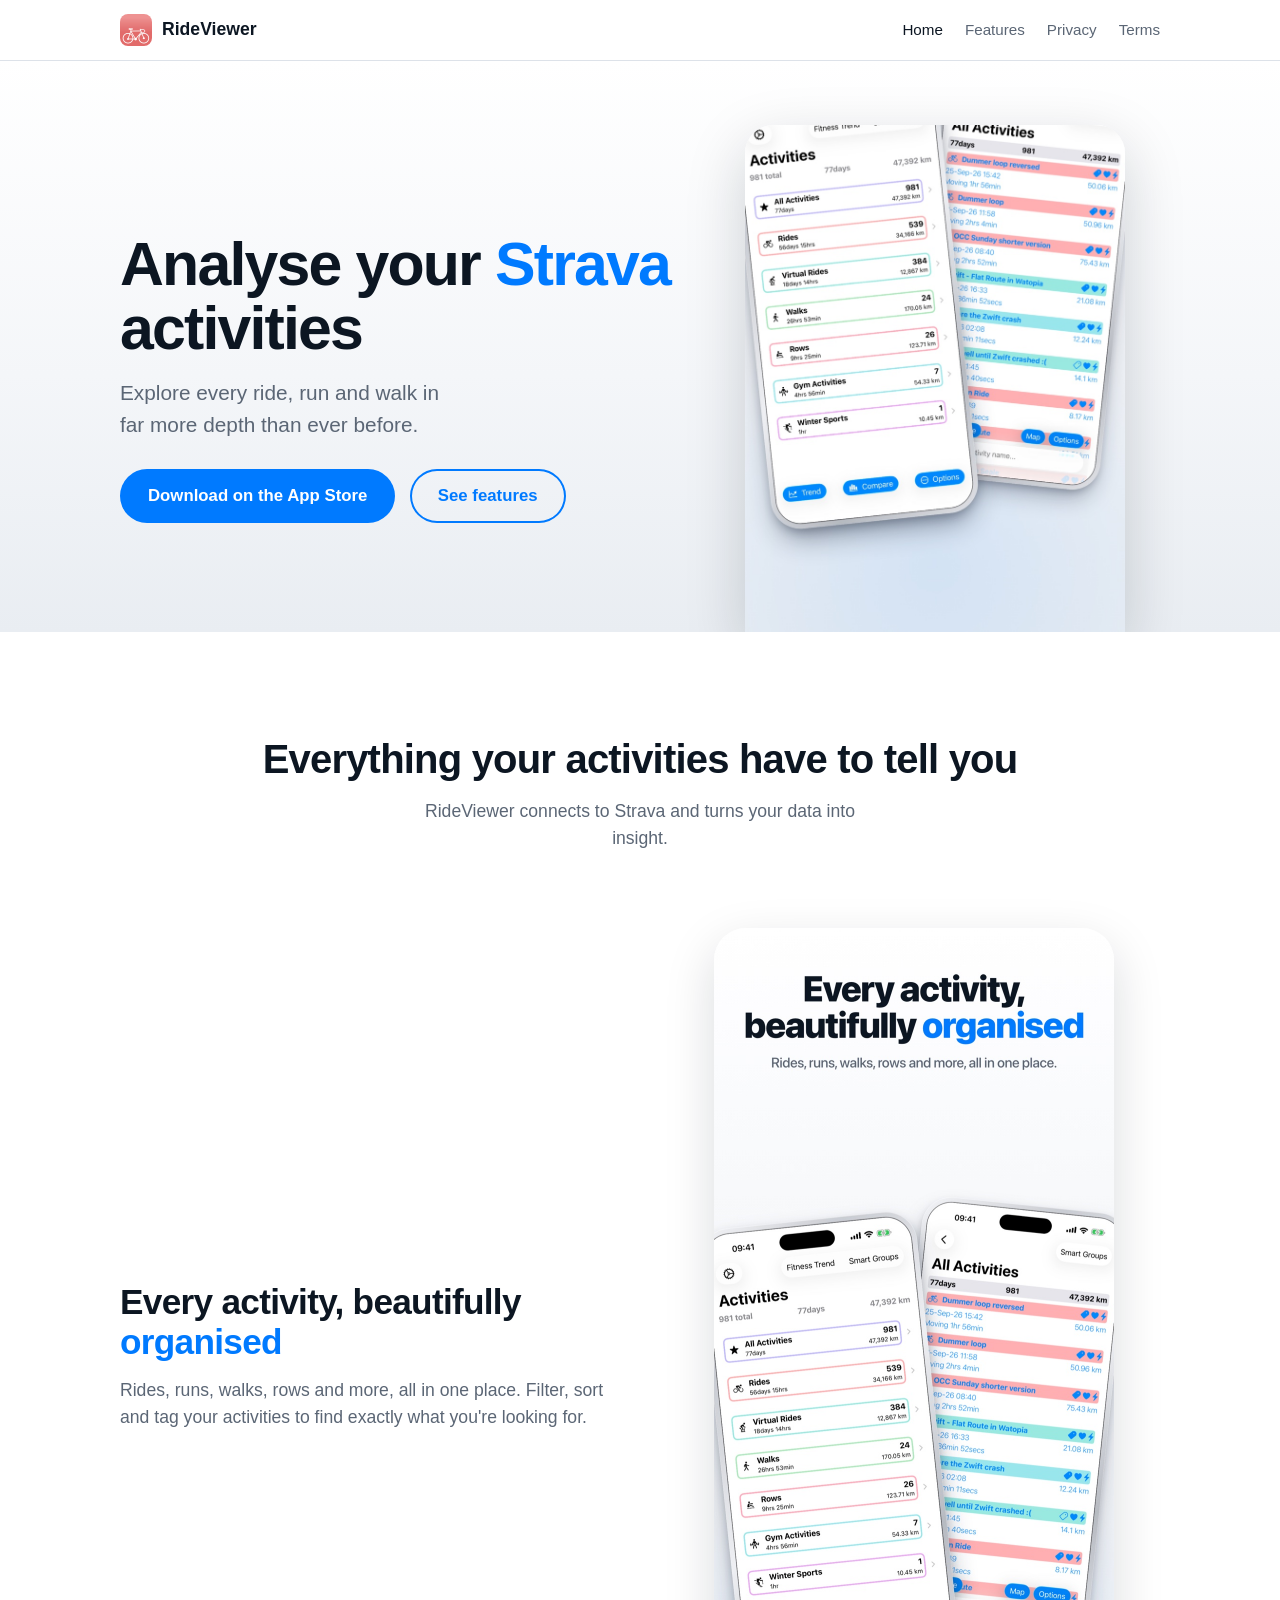
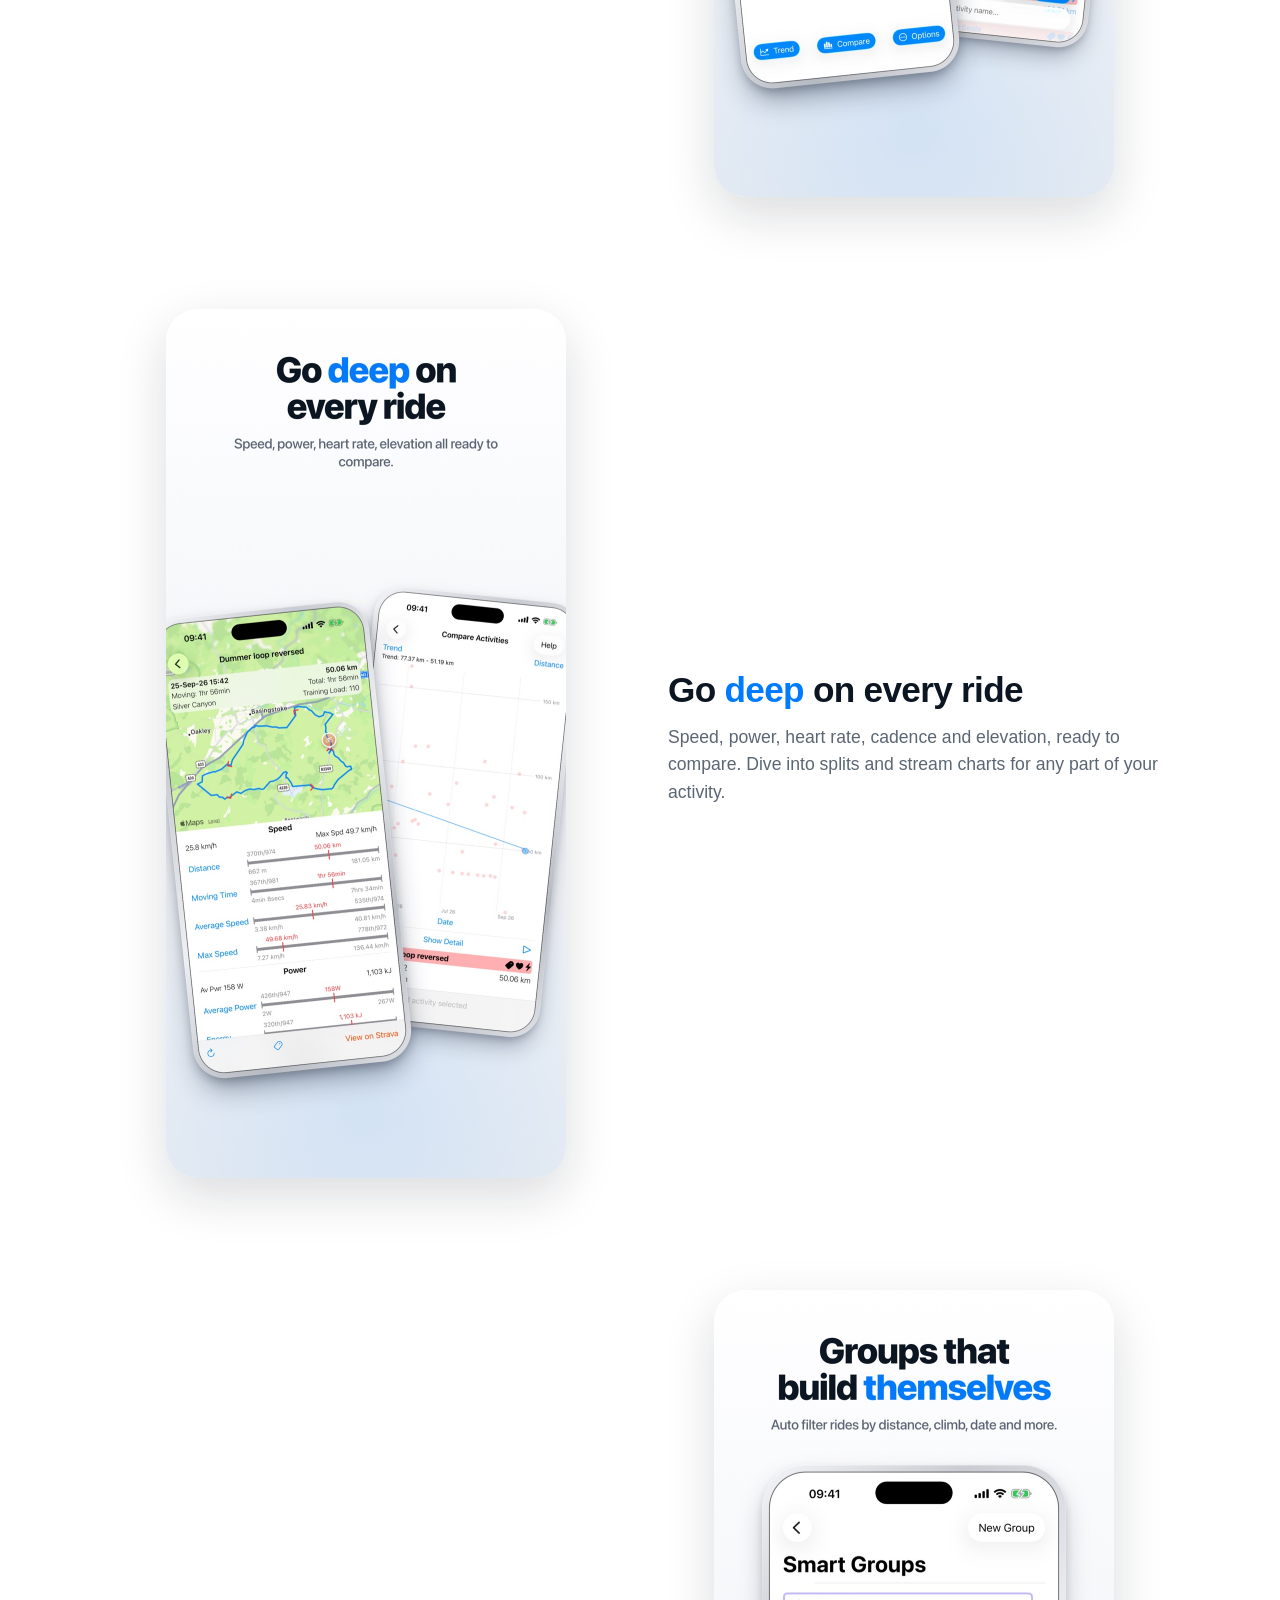
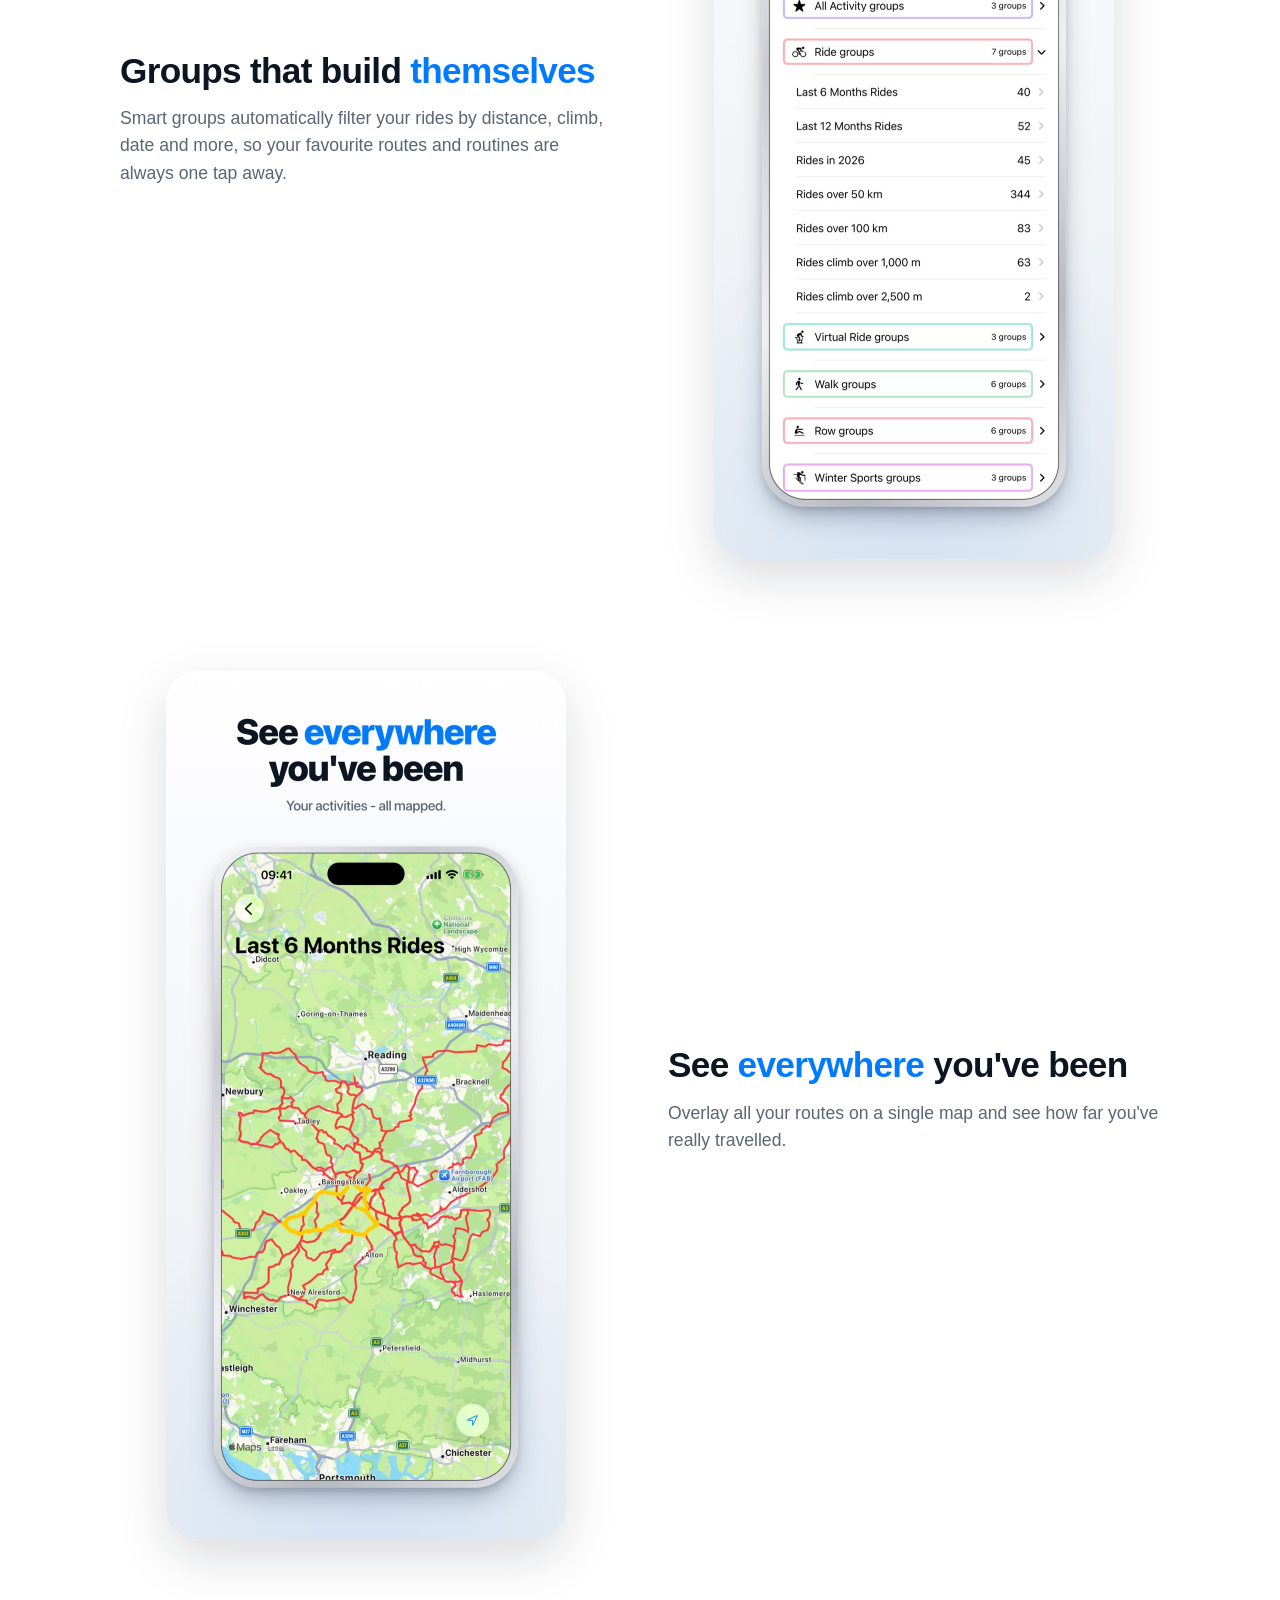
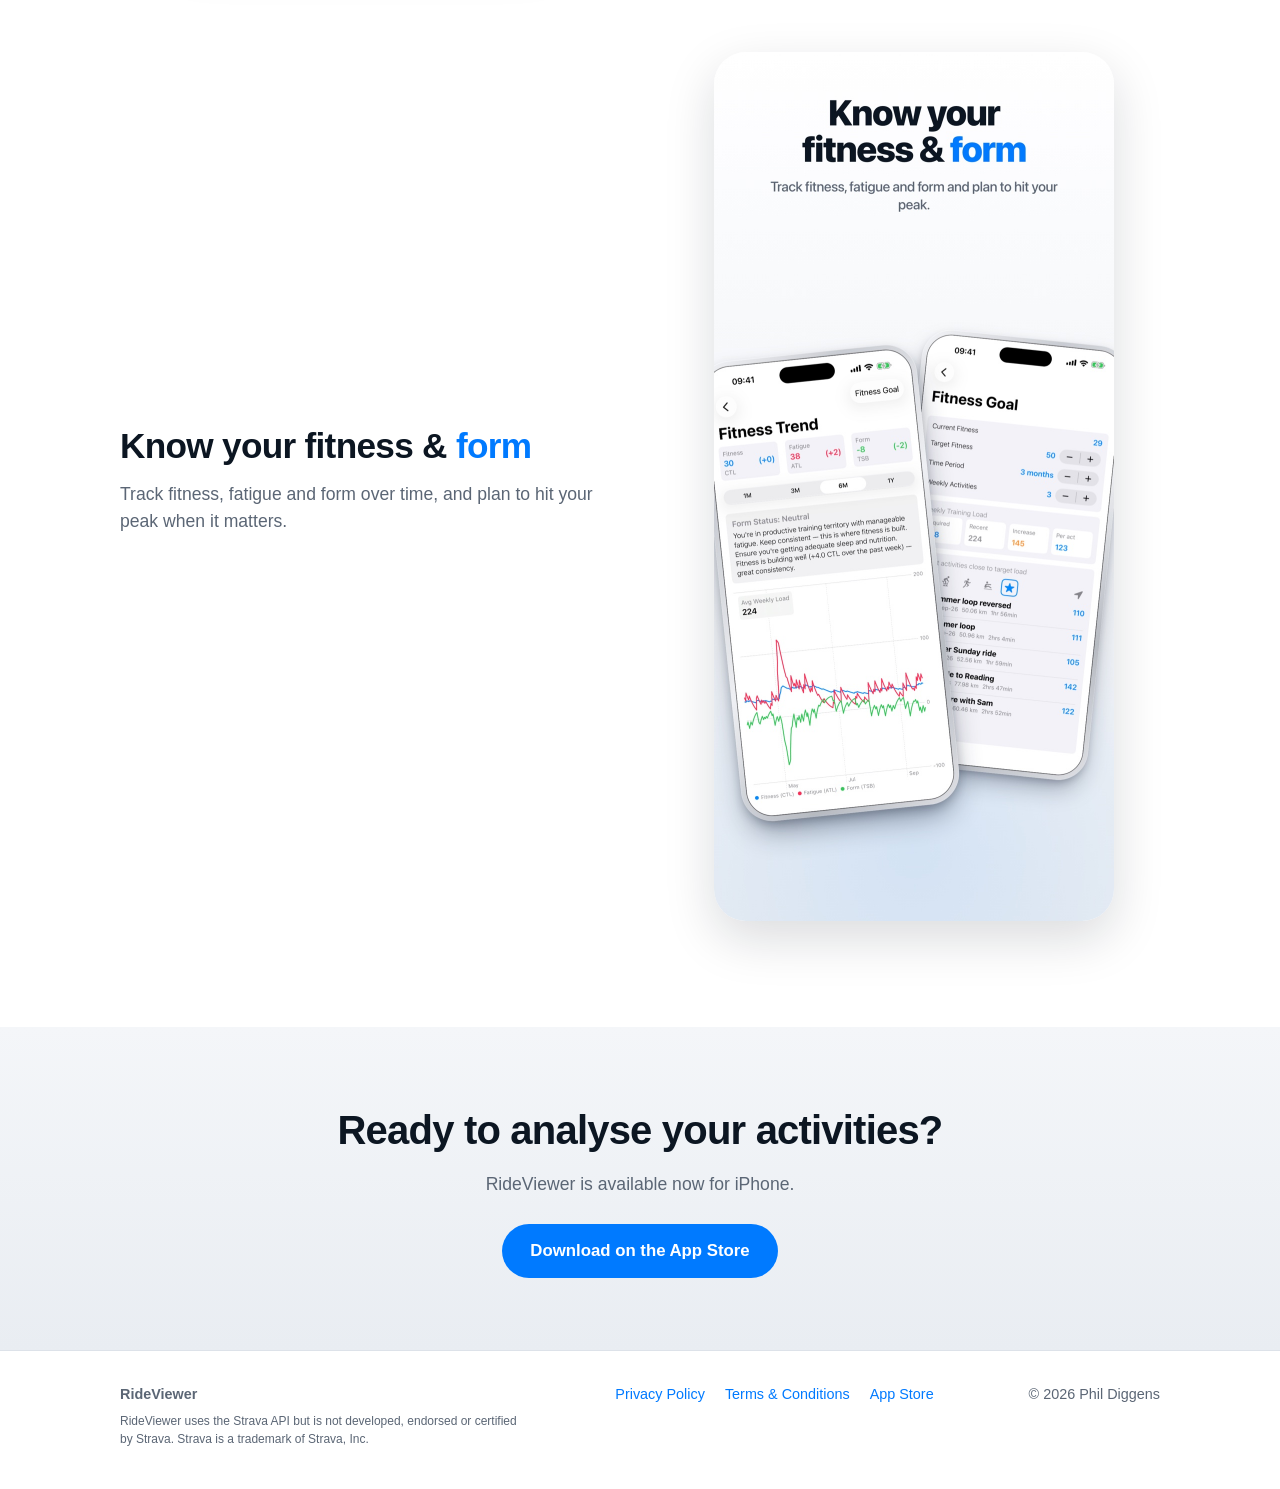
==== index.html @ 5ed8463c "Initial RideViewer website" ====
<!doctype html>
<html lang="en-GB">
<head>
<meta charset="utf-8">
<meta name="viewport" content="width=device-width,initial-scale=1">
<title>RideViewer – Analyse your Strava activities</title>
<meta name="description" content="RideViewer is an iPhone app that helps you analyse your Strava activities: smart groups, deep activity detail, route maps and fitness trends.">
<link rel="icon" type="image/png" href="images/favicon.png">
<link rel="apple-touch-icon" href="images/apple-touch-icon.png">
<meta name="apple-itunes-app" content="app-id=1537417711">
<meta property="og:title" content="RideViewer – Analyse your Strava activities">
<meta property="og:description" content="RideViewer is an iPhone app that helps you analyse your Strava activities: smart groups, deep activity detail, route maps and fitness trends.">
<meta property="og:image" content="images/1-main-menu.jpg">
<link rel="stylesheet" href="style.css">
</head>
<body>
<header class="site"><div class="wrap">
  <a class="brand" href="index.html"><img src="images/icon.png" alt="" width="32" height="32">RideViewer</a>
  <nav aria-label="Main"><ul>
    <li><a href="index.html" aria-current="page">Home</a></li>
    <li><a href="index.html#features">Features</a></li>
    <li><a href="privacy.html">Privacy</a></li>
    <li><a href="terms.html">Terms</a></li>
  </ul></nav>
</div></header>
<main>
<section class="hero"><div class="wrap">
  <div>
    <h1>Analyse your <span>Strava</span> activities</h1>
    <p class="lead">Explore every ride, run and walk in far more depth than ever before.</p>
    <a class="btn" href="https://apps.apple.com/gb/app/rideviewer/id1537417711">Download on the App Store</a>
    <a class="btn ghost" href="#features">See features</a>
  </div>
  <div class="shot"><img src="images/1-main-menu.jpg" alt="RideViewer activity list showing rides, virtual rides, walks and rows" width="800" height="1738"></div>
</div></section>

<section class="features" id="features"><div class="wrap">
  <h2 class="title">Everything your activities have to tell you</h2>
  <p class="sub">RideViewer connects to Strava and turns your data into insight.</p>

  <div class="feature"><div class="copy">
    <h3>Every activity, beautifully <span class="accent">organised</span></h3>
    <p>Rides, runs, walks, rows and more, all in one place. Filter, sort and tag your activities to find exactly what you're looking for.</p>
  </div><img src="images/1-main-menu.jpg" alt="Main menu with activity types and totals" loading="lazy" width="800" height="1738"></div>

  <div class="feature"><div class="copy">
    <h3>Go <span class="accent">deep</span> on every ride</h3>
    <p>Speed, power, heart rate, cadence and elevation, ready to compare. Dive into splits and stream charts for any part of your activity.</p>
  </div><img src="images/2-activity-detail.jpg" alt="Activity detail with splits and stream charts" loading="lazy" width="800" height="1738"></div>

  <div class="feature"><div class="copy">
    <h3>Groups that build <span class="accent">themselves</span></h3>
    <p>Smart groups automatically filter your rides by distance, climb, date and more, so your favourite routes and routines are always one tap away.</p>
  </div><img src="images/3-smart-groups.jpg" alt="Smart filter groups" loading="lazy" width="800" height="1738"></div>

  <div class="feature"><div class="copy">
    <h3>See <span class="accent">everywhere</span> you've been</h3>
    <p>Overlay all your routes on a single map and see how far you've really travelled.</p>
  </div><img src="images/4-map.jpg" alt="Map of six months of rides" loading="lazy" width="800" height="1738"></div>

  <div class="feature"><div class="copy">
    <h3>Know your fitness &amp; <span class="accent">form</span></h3>
    <p>Track fitness, fatigue and form over time, and plan to hit your peak when it matters.</p>
  </div><img src="images/5-fitness-trend.jpg" alt="Fitness, fatigue and form trend chart" loading="lazy" width="800" height="1738"></div>
</div></section>

<section class="cta"><div class="wrap">
  <h2>Ready to analyse your activities?</h2>
  <p>RideViewer is available now for iPhone.</p>
  <a class="btn" href="https://apps.apple.com/gb/app/rideviewer/id1537417711">Download on the App Store</a>
</div></section>
</main>
<footer class="site"><div class="wrap">
  <div><strong>RideViewer</strong><small>RideViewer uses the Strava API but is not developed, endorsed or certified by Strava. Strava is a trademark of Strava, Inc.</small></div>
  <ul><li><a href="privacy.html">Privacy Policy</a></li><li><a href="terms.html">Terms &amp; Conditions</a></li><li><a href="https://apps.apple.com/gb/app/rideviewer/id1537417711">App Store</a></li></ul>
  <div>&copy; <span id="y">2026</span> Phil Diggens</div>
</div></footer>
<script>document.getElementById("y").textContent=new Date().getFullYear()</script>
</body></html>
---- style.css ----
:root{
  --ink:#0c1622; --muted:#5b6675; --accent:#007aff; --accent-dark:#0060d0;
  --bg:#ffffff; --bg-alt:#f4f6f9; --bg-deep:#e9edf2; --line:#dde2e9;
}
*{box-sizing:border-box}
html{scroll-behavior:smooth}
body{margin:0;font-family:-apple-system,BlinkMacSystemFont,"SF Pro Display","Helvetica Neue",Arial,sans-serif;color:var(--ink);background:var(--bg);line-height:1.55;-webkit-font-smoothing:antialiased}
img{height:auto}
a{color:var(--accent);text-decoration:none}
a:hover{text-decoration:underline}
.wrap{max-width:1080px;margin:0 auto;padding:0 20px}

header.site{position:sticky;top:0;z-index:10;background:rgba(255,255,255,.85);backdrop-filter:saturate(180%) blur(14px);-webkit-backdrop-filter:saturate(180%) blur(14px);border-bottom:1px solid var(--line)}
header.site .wrap{display:flex;align-items:center;justify-content:space-between;height:60px}
.brand{display:flex;align-items:center;gap:10px;font-weight:700;font-size:1.1rem;color:var(--ink)}
.brand:hover{text-decoration:none}
.brand img{width:32px;height:32px;border-radius:8px}
nav ul{display:flex;gap:22px;list-style:none;margin:0;padding:0}
nav a{color:var(--muted);font-size:.95rem;font-weight:500}
nav a:hover,nav a[aria-current="page"]{color:var(--ink);text-decoration:none}

.hero{background:linear-gradient(180deg,#fff 0%,var(--bg-alt) 55%,var(--bg-deep) 100%);padding:64px 0 0;overflow:hidden}
.hero .wrap{display:grid;grid-template-columns:1.1fr .9fr;gap:40px;align-items:center}
.hero h1{font-size:clamp(2.4rem,5vw,3.8rem);line-height:1.05;letter-spacing:-.03em;margin:0 0 16px}
.hero h1 span,.accent{color:var(--accent)}
.hero p.lead{font-size:1.3rem;color:var(--muted);margin:0 0 28px;max-width:30ch}
.hero .shot{align-self:end}
.hero .shot img{display:block;width:100%;max-width:380px;aspect-ratio:3/4;object-fit:cover;object-position:bottom;margin:0 auto;border-radius:28px 28px 0 0;box-shadow:0 20px 60px rgba(12,22,34,.18)}
.btn{display:inline-block;background:var(--accent);color:#fff;font-weight:600;padding:14px 28px;border-radius:980px;font-size:1.05rem;transition:background .15s}
.btn:hover{background:var(--accent-dark);text-decoration:none}
.btn.ghost{background:transparent;color:var(--accent);box-shadow:inset 0 0 0 2px var(--accent);margin-left:10px}
.btn.ghost:hover{background:rgba(0,122,255,.08)}

section.features{padding:40px 0 20px}
section h2.title{text-align:center;font-size:clamp(1.8rem,3.5vw,2.5rem);letter-spacing:-.02em;margin:56px 0 8px}
section p.sub{text-align:center;color:var(--muted);margin:0 auto 20px;max-width:46ch;font-size:1.1rem}
.feature{display:grid;grid-template-columns:1fr 1fr;gap:56px;align-items:center;padding:56px 0}
.feature:nth-child(even) .copy{order:2}
.feature img{display:block;width:100%;max-width:400px;margin:0 auto;border-radius:32px;box-shadow:0 18px 50px rgba(12,22,34,.15)}
.feature h3{font-size:clamp(1.6rem,3vw,2.2rem);letter-spacing:-.02em;line-height:1.15;margin:0 0 14px}
.feature p{color:var(--muted);font-size:1.1rem;margin:0 0 12px}
.feature ul{color:var(--muted);padding-left:1.2em;margin:0}
.feature li{margin:4px 0}

.cta{background:linear-gradient(180deg,var(--bg-alt),var(--bg-deep));text-align:center;padding:72px 0;margin-top:30px}
.cta h2{font-size:clamp(1.8rem,3.5vw,2.5rem);letter-spacing:-.02em;margin:0 0 10px}
.cta p{color:var(--muted);font-size:1.1rem;margin:0 0 26px}

main.page{padding:56px 0 80px;max-width:760px}
main.page h1{font-size:2.4rem;letter-spacing:-.02em;margin:0 0 8px}
main.page .note{background:var(--bg-alt);border:1px solid var(--line);border-radius:14px;padding:18px 20px;color:var(--muted)}

footer.site{border-top:1px solid var(--line);background:#fff;padding:32px 0 40px;color:var(--muted);font-size:.9rem}
footer.site .wrap{display:flex;flex-wrap:wrap;gap:12px 28px;justify-content:space-between;align-items:flex-start}
footer.site ul{list-style:none;display:flex;gap:20px;margin:0;padding:0}
footer.site small{display:block;max-width:60ch;margin-top:6px}

@media(max-width:760px){
  .hero{padding-top:40px}
  .hero .wrap{grid-template-columns:1fr;text-align:center}
  .hero p.lead{margin-left:auto;margin-right:auto}
  .btn.ghost{margin:10px 0 0}
  .feature{grid-template-columns:1fr;gap:28px;padding:36px 0;text-align:center}
  .feature:nth-child(even) .copy{order:0}
  .feature ul{text-align:left;display:inline-block}
  nav ul{gap:14px}
}
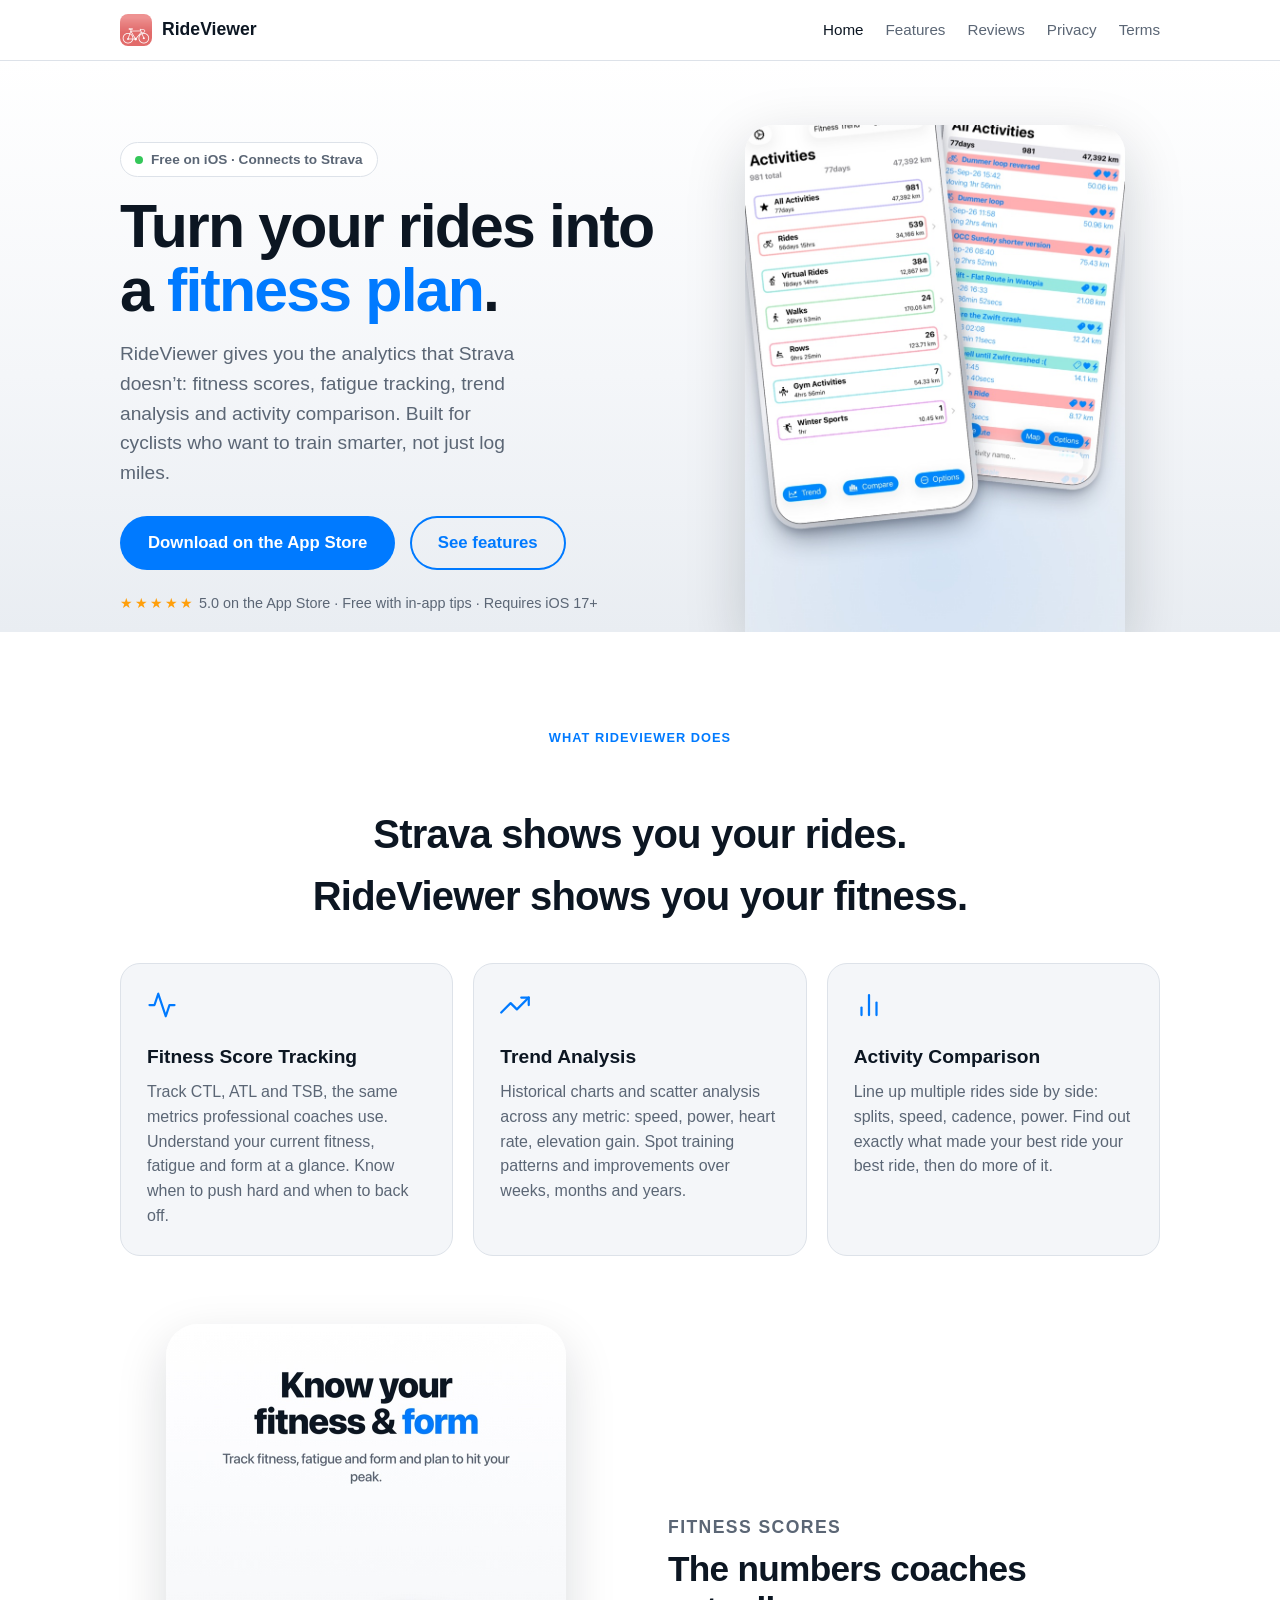
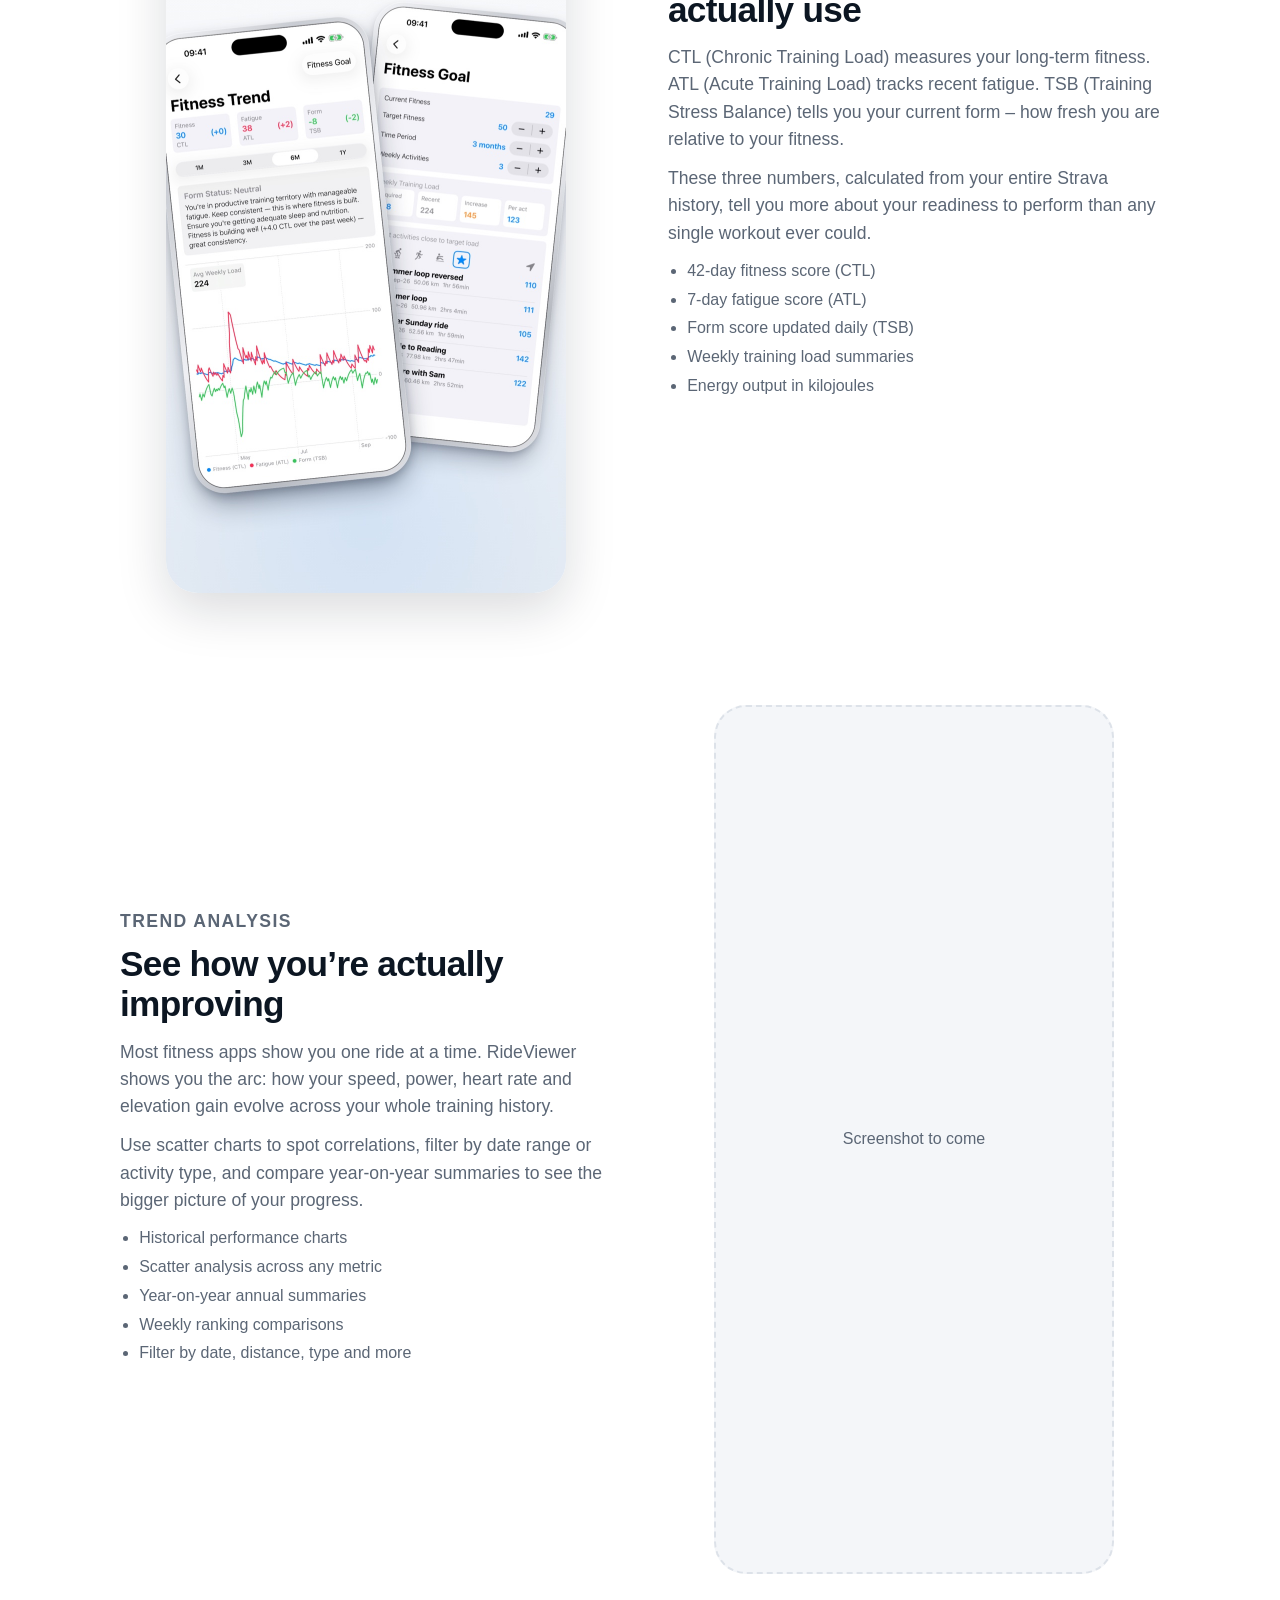
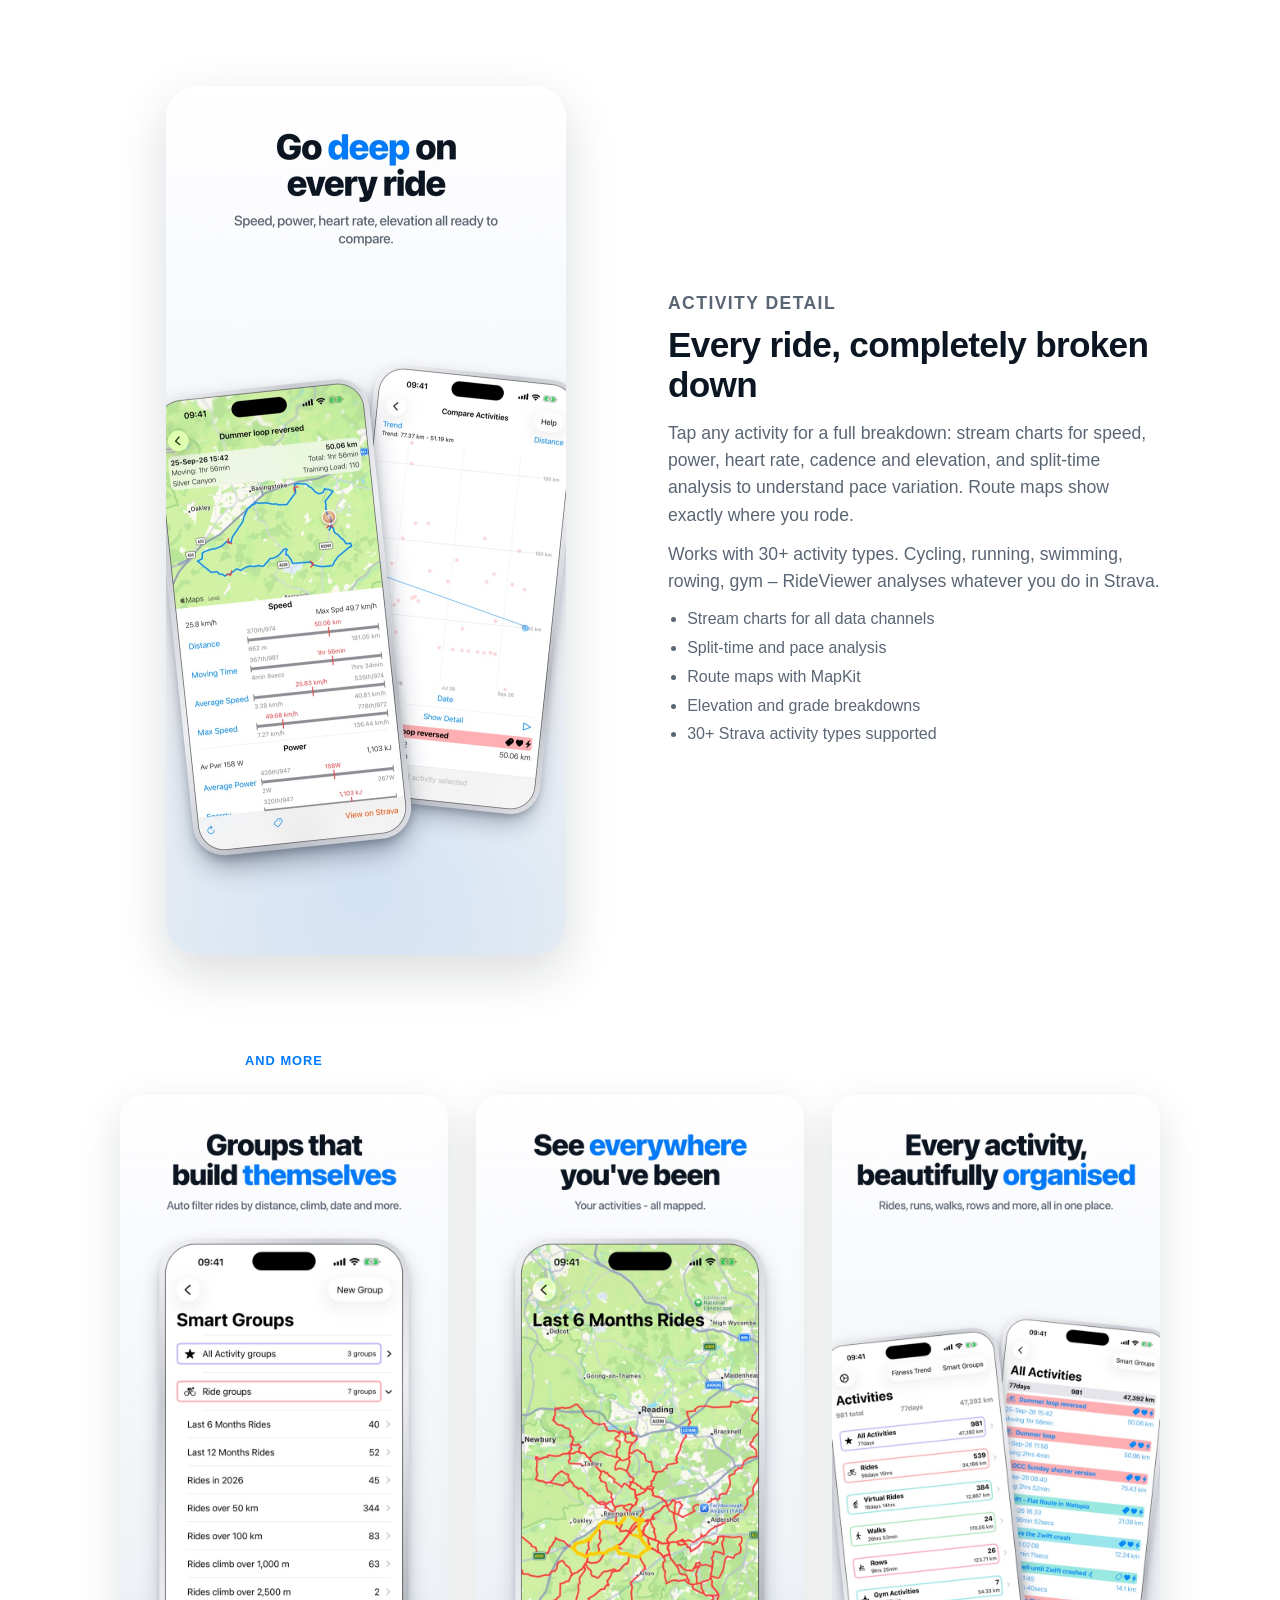
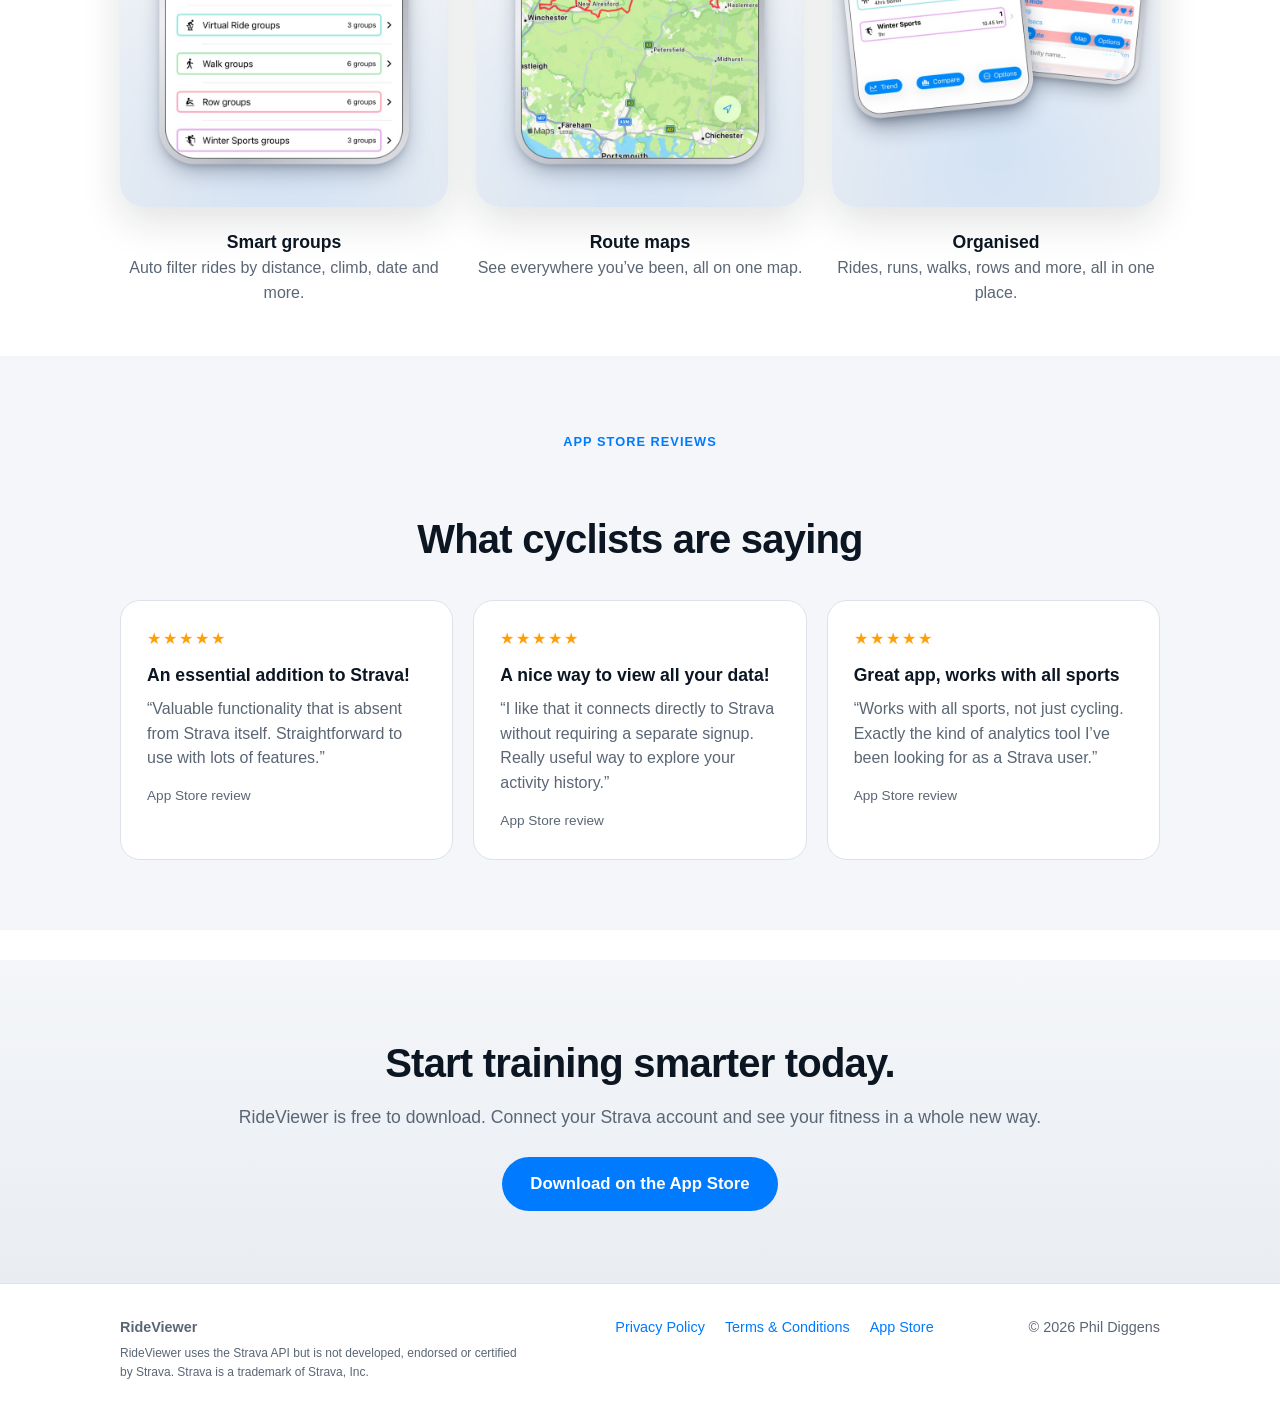
==== commit 6d41cb28: "Bring original site content into new design (screenshots provisional)" ====
--- a/index.html
+++ b/index.html
@@ -3,13 +3,13 @@
 <head>
 <meta charset="utf-8">
 <meta name="viewport" content="width=device-width,initial-scale=1">
-<title>RideViewer – Analyse your Strava activities</title>
-<meta name="description" content="RideViewer is an iPhone app that helps you analyse your Strava activities: smart groups, deep activity detail, route maps and fitness trends.">
+<title>RideViewer – Fitness Analytics for Cyclists</title>
+<meta name="description" content="Connect RideViewer to Strava and unlock deep fitness analytics: fitness, fatigue and form scores, trend analysis and activity comparison. Free on iOS.">
 <link rel="icon" type="image/png" href="images/favicon.png">
 <link rel="apple-touch-icon" href="images/apple-touch-icon.png">
 <meta name="apple-itunes-app" content="app-id=1537417711">
-<meta property="og:title" content="RideViewer – Analyse your Strava activities">
-<meta property="og:description" content="RideViewer is an iPhone app that helps you analyse your Strava activities: smart groups, deep activity detail, route maps and fitness trends.">
+<meta property="og:title" content="RideViewer – Fitness Analytics for Cyclists">
+<meta property="og:description" content="Turn your Strava rides into a fitness plan with CTL, ATL and TSB tracking, trend analysis and activity comparison.">
 <meta property="og:image" content="images/1-main-menu.jpg">
 <link rel="stylesheet" href="style.css">
 </head>
@@ -19,6 +19,7 @@
   <nav aria-label="Main"><ul>
     <li><a href="index.html" aria-current="page">Home</a></li>
     <li><a href="index.html#features">Features</a></li>
+    <li><a href="index.html#reviews">Reviews</a></li>
     <li><a href="privacy.html">Privacy</a></li>
     <li><a href="terms.html">Terms</a></li>
   </ul></nav>
@@ -26,47 +27,100 @@
 <main>
 <section class="hero"><div class="wrap">
   <div>
-    <h1>Analyse your <span>Strava</span> activities</h1>
-    <p class="lead">Explore every ride, run and walk in far more depth than ever before.</p>
+    <p class="badge"><span class="dot"></span>Free on iOS &middot; Connects to Strava</p>
+    <h1>Turn your rides into a <span>fitness plan</span>.</h1>
+    <p class="lead">RideViewer gives you the analytics that Strava doesn&rsquo;t: fitness scores, fatigue tracking, trend analysis and activity comparison. Built for cyclists who want to train smarter, not just log miles.</p>
     <a class="btn" href="https://apps.apple.com/gb/app/rideviewer/id1537417711">Download on the App Store</a>
     <a class="btn ghost" href="#features">See features</a>
+    <p class="meta"><span class="stars" aria-hidden="true">&#9733;&#9733;&#9733;&#9733;&#9733;</span> 5.0 on the App Store &middot; Free with in-app tips &middot; Requires iOS 17+</p>
   </div>
   <div class="shot"><img src="images/1-main-menu.jpg" alt="RideViewer activity list showing rides, virtual rides, walks and rows" width="800" height="1738"></div>
 </div></section>
 
 <section class="features" id="features"><div class="wrap">
-  <h2 class="title">Everything your activities have to tell you</h2>
-  <p class="sub">RideViewer connects to Strava and turns your data into insight.</p>
+  <p class="label">What RideViewer does</p>
+  <h2 class="title">Strava shows you your rides.<br>RideViewer shows you your fitness.</h2>
+  <div class="props">
+    <div class="prop">
+      <svg viewBox="0 0 24 24" fill="none" stroke="currentColor" stroke-width="1.8" stroke-linecap="round" stroke-linejoin="round" aria-hidden="true"><path d="M22 12h-4l-3 9L9 3l-3 9H2"/></svg>
+      <h3>Fitness Score Tracking</h3>
+      <p>Track CTL, ATL and TSB, the same metrics professional coaches use. Understand your current fitness, fatigue and form at a glance. Know when to push hard and when to back off.</p>
+    </div>
+    <div class="prop">
+      <svg viewBox="0 0 24 24" fill="none" stroke="currentColor" stroke-width="1.8" stroke-linecap="round" stroke-linejoin="round" aria-hidden="true"><polyline points="23 6 13.5 15.5 8.5 10.5 1 18"/><polyline points="17 6 23 6 23 12"/></svg>
+      <h3>Trend Analysis</h3>
+      <p>Historical charts and scatter analysis across any metric: speed, power, heart rate, elevation gain. Spot training patterns and improvements over weeks, months and years.</p>
+    </div>
+    <div class="prop">
+      <svg viewBox="0 0 24 24" fill="none" stroke="currentColor" stroke-width="1.8" stroke-linecap="round" stroke-linejoin="round" aria-hidden="true"><line x1="18" y1="20" x2="18" y2="10"/><line x1="12" y1="20" x2="12" y2="4"/><line x1="6" y1="20" x2="6" y2="14"/></svg>
+      <h3>Activity Comparison</h3>
+      <p>Line up multiple rides side by side: splits, speed, cadence, power. Find out exactly what made your best ride your best ride, then do more of it.</p>
+    </div>
+  </div>
 
   <div class="feature"><div class="copy">
-    <h3>Every activity, beautifully <span class="accent">organised</span></h3>
-    <p>Rides, runs, walks, rows and more, all in one place. Filter, sort and tag your activities to find exactly what you're looking for.</p>
-  </div><img src="images/1-main-menu.jpg" alt="Main menu with activity types and totals" loading="lazy" width="800" height="1738"></div>
+    <p class="label">Fitness Scores</p>
+    <h3>The numbers coaches actually use</h3>
+    <p>CTL (Chronic Training Load) measures your long-term fitness. ATL (Acute Training Load) tracks recent fatigue. TSB (Training Stress Balance) tells you your current form &ndash; how fresh you are relative to your fitness.</p>
+    <p>These three numbers, calculated from your entire Strava history, tell you more about your readiness to perform than any single workout ever could.</p>
+    <ul>
+      <li>42-day fitness score (CTL)</li>
+      <li>7-day fatigue score (ATL)</li>
+      <li>Form score updated daily (TSB)</li>
+      <li>Weekly training load summaries</li>
+      <li>Energy output in kilojoules</li>
+    </ul>
+  </div><img src="images/5-fitness-trend.jpg" alt="Fitness, fatigue and form trend chart" loading="lazy" width="800" height="1738"></div>
 
   <div class="feature"><div class="copy">
-    <h3>Go <span class="accent">deep</span> on every ride</h3>
-    <p>Speed, power, heart rate, cadence and elevation, ready to compare. Dive into splits and stream charts for any part of your activity.</p>
+    <p class="label">Trend Analysis</p>
+    <h3>See how you&rsquo;re actually improving</h3>
+    <p>Most fitness apps show you one ride at a time. RideViewer shows you the arc: how your speed, power, heart rate and elevation gain evolve across your whole training history.</p>
+    <p>Use scatter charts to spot correlations, filter by date range or activity type, and compare year-on-year summaries to see the bigger picture of your progress.</p>
+    <ul>
+      <li>Historical performance charts</li>
+      <li>Scatter analysis across any metric</li>
+      <li>Year-on-year annual summaries</li>
+      <li>Weekly ranking comparisons</li>
+      <li>Filter by date, distance, type and more</li>
+    </ul>
+  </div><div class="placeholder" role="img" aria-label="Screenshot to come">Screenshot to come</div></div>
+
+  <div class="feature"><div class="copy">
+    <p class="label">Activity Detail</p>
+    <h3>Every ride, completely broken down</h3>
+    <p>Tap any activity for a full breakdown: stream charts for speed, power, heart rate, cadence and elevation, and split-time analysis to understand pace variation. Route maps show exactly where you rode.</p>
+    <p>Works with 30+ activity types. Cycling, running, swimming, rowing, gym &ndash; RideViewer analyses whatever you do in Strava.</p>
+    <ul>
+      <li>Stream charts for all data channels</li>
+      <li>Split-time and pace analysis</li>
+      <li>Route maps with MapKit</li>
+      <li>Elevation and grade breakdowns</li>
+      <li>30+ Strava activity types supported</li>
+    </ul>
   </div><img src="images/2-activity-detail.jpg" alt="Activity detail with splits and stream charts" loading="lazy" width="800" height="1738"></div>
 
-  <div class="feature"><div class="copy">
-    <h3>Groups that build <span class="accent">themselves</span></h3>
-    <p>Smart groups automatically filter your rides by distance, climb, date and more, so your favourite routes and routines are always one tap away.</p>
-  </div><img src="images/3-smart-groups.jpg" alt="Smart filter groups" loading="lazy" width="800" height="1738"></div>
+  <p class="label more">And more</p>
+  <div class="more">
+    <figure><img src="images/3-smart-groups.jpg" alt="Smart filter groups" loading="lazy" width="800" height="1738"><figcaption><strong>Smart groups</strong>Auto filter rides by distance, climb, date and more.</figcaption></figure>
+    <figure><img src="images/4-map.jpg" alt="Map of six months of rides" loading="lazy" width="800" height="1738"><figcaption><strong>Route maps</strong>See everywhere you&rsquo;ve been, all on one map.</figcaption></figure>
+    <figure><img src="images/1-main-menu.jpg" alt="Main menu with activity types and totals" loading="lazy" width="800" height="1738"><figcaption><strong>Organised</strong>Rides, runs, walks, rows and more, all in one place.</figcaption></figure>
+  </div>
+</div></section>
 
-  <div class="feature"><div class="copy">
-    <h3>See <span class="accent">everywhere</span> you've been</h3>
-    <p>Overlay all your routes on a single map and see how far you've really travelled.</p>
-  </div><img src="images/4-map.jpg" alt="Map of six months of rides" loading="lazy" width="800" height="1738"></div>
-
-  <div class="feature"><div class="copy">
-    <h3>Know your fitness &amp; <span class="accent">form</span></h3>
-    <p>Track fitness, fatigue and form over time, and plan to hit your peak when it matters.</p>
-  </div><img src="images/5-fitness-trend.jpg" alt="Fitness, fatigue and form trend chart" loading="lazy" width="800" height="1738"></div>
+<section class="reviews" id="reviews"><div class="wrap">
+  <p class="label">App Store Reviews</p>
+  <h2 class="title">What cyclists are saying</h2>
+  <div class="review-grid">
+    <blockquote><div class="stars" aria-label="5 stars">&#9733;&#9733;&#9733;&#9733;&#9733;</div><h3>An essential addition to Strava!</h3><p>&ldquo;Valuable functionality that is absent from Strava itself. Straightforward to use with lots of features.&rdquo;</p><cite>App Store review</cite></blockquote>
+    <blockquote><div class="stars" aria-label="5 stars">&#9733;&#9733;&#9733;&#9733;&#9733;</div><h3>A nice way to view all your data!</h3><p>&ldquo;I like that it connects directly to Strava without requiring a separate signup. Really useful way to explore your activity history.&rdquo;</p><cite>App Store review</cite></blockquote>
+    <blockquote><div class="stars" aria-label="5 stars">&#9733;&#9733;&#9733;&#9733;&#9733;</div><h3>Great app, works with all sports</h3><p>&ldquo;Works with all sports, not just cycling. Exactly the kind of analytics tool I&rsquo;ve been looking for as a Strava user.&rdquo;</p><cite>App Store review</cite></blockquote>
+  </div>
 </div></section>
 
 <section class="cta"><div class="wrap">
-  <h2>Ready to analyse your activities?</h2>
-  <p>RideViewer is available now for iPhone.</p>
+  <h2>Start training smarter today.</h2>
+  <p>RideViewer is free to download. Connect your Strava account and see your fitness in a whole new way.</p>
   <a class="btn" href="https://apps.apple.com/gb/app/rideviewer/id1537417711">Download on the App Store</a>
 </div></section>
 </main>
--- a/style.css
+++ b/style.css
@@ -65,3 +65,46 @@
   .feature ul{text-align:left;display:inline-block}
   nav ul{gap:14px}
 }
+
+main.page.legal{max-width:760px}
+.legal h2{font-size:1.5rem;letter-spacing:-.01em;margin:2.2em 0 .5em;padding-top:.6em;border-top:1px solid var(--line)}
+.legal h3{font-size:1.2rem;margin:1.6em 0 .4em}
+.legal h4{font-size:1.02rem;margin:1.3em 0 .3em}
+.legal p,.legal li,.legal dd{color:#2b3644}
+.legal ul{padding-left:1.3em}
+.legal li{margin:.35em 0}
+.legal address{font-style:normal;background:var(--bg-alt);border:1px solid var(--line);border-radius:12px;padding:14px 18px;margin:1em 0}
+.legal dt{font-weight:600;margin-top:1em}
+.legal dd{margin:.2em 0 0}
+.legal .updated{margin-top:3em;padding-top:1em;border-top:1px solid var(--line);color:var(--muted);font-size:.9rem}
+
+/* content from original site */
+.badge{display:inline-flex;align-items:center;gap:8px;background:#fff;border:1px solid var(--line);border-radius:980px;padding:6px 14px;font-size:.85rem;font-weight:600;color:var(--muted);margin:0 0 18px}
+.badge .dot{width:8px;height:8px;border-radius:50%;background:#34c759}
+.hero p.lead{max-width:38ch;font-size:1.2rem}
+.hero .meta{color:var(--muted);font-size:.9rem;margin:22px 0 0}
+.stars{color:#ff9f0a;letter-spacing:2px}
+.label{text-transform:uppercase;letter-spacing:.08em;font-size:.8rem;font-weight:700;color:var(--accent);text-align:center;margin:56px 0 8px}
+.feature .label{text-align:left;margin:0 0 8px}
+.props{display:grid;grid-template-columns:repeat(3,1fr);gap:20px;margin:36px 0 12px}
+.prop{background:var(--bg-alt);border:1px solid var(--line);border-radius:20px;padding:26px}
+.prop svg{width:30px;height:30px;color:var(--accent)}
+.prop h3{margin:14px 0 8px;font-size:1.2rem}
+.prop p{margin:0;color:var(--muted)}
+.placeholder{display:flex;align-items:center;justify-content:center;max-width:400px;width:100%;aspect-ratio:1320/2868;margin:0 auto;border-radius:32px;border:2px dashed var(--line);background:var(--bg-alt);color:var(--muted)}
+.label.more{margin-top:40px}
+.more{display:grid;grid-template-columns:repeat(3,1fr);gap:28px;margin:24px 0 0}
+.more figure{margin:0;text-align:center}
+.more img{width:100%;border-radius:24px;box-shadow:0 14px 40px rgba(12,22,34,.13)}
+.more figcaption{color:var(--muted);margin-top:14px}
+.more figcaption strong{display:block;color:var(--ink);font-size:1.1rem}
+.reviews{background:var(--bg-alt);padding:20px 0 70px;margin-top:30px}
+.review-grid{display:grid;grid-template-columns:repeat(3,1fr);gap:20px;margin-top:30px}
+.review-grid blockquote{margin:0;background:#fff;border:1px solid var(--line);border-radius:20px;padding:26px}
+.review-grid h3{margin:10px 0 8px;font-size:1.1rem}
+.review-grid p{margin:0 0 12px;color:var(--muted)}
+.review-grid cite{font-size:.85rem;color:var(--muted);font-style:normal}
+@media(max-width:760px){
+  .props,.more,.review-grid{grid-template-columns:1fr}
+  .feature .label{text-align:center}
+}
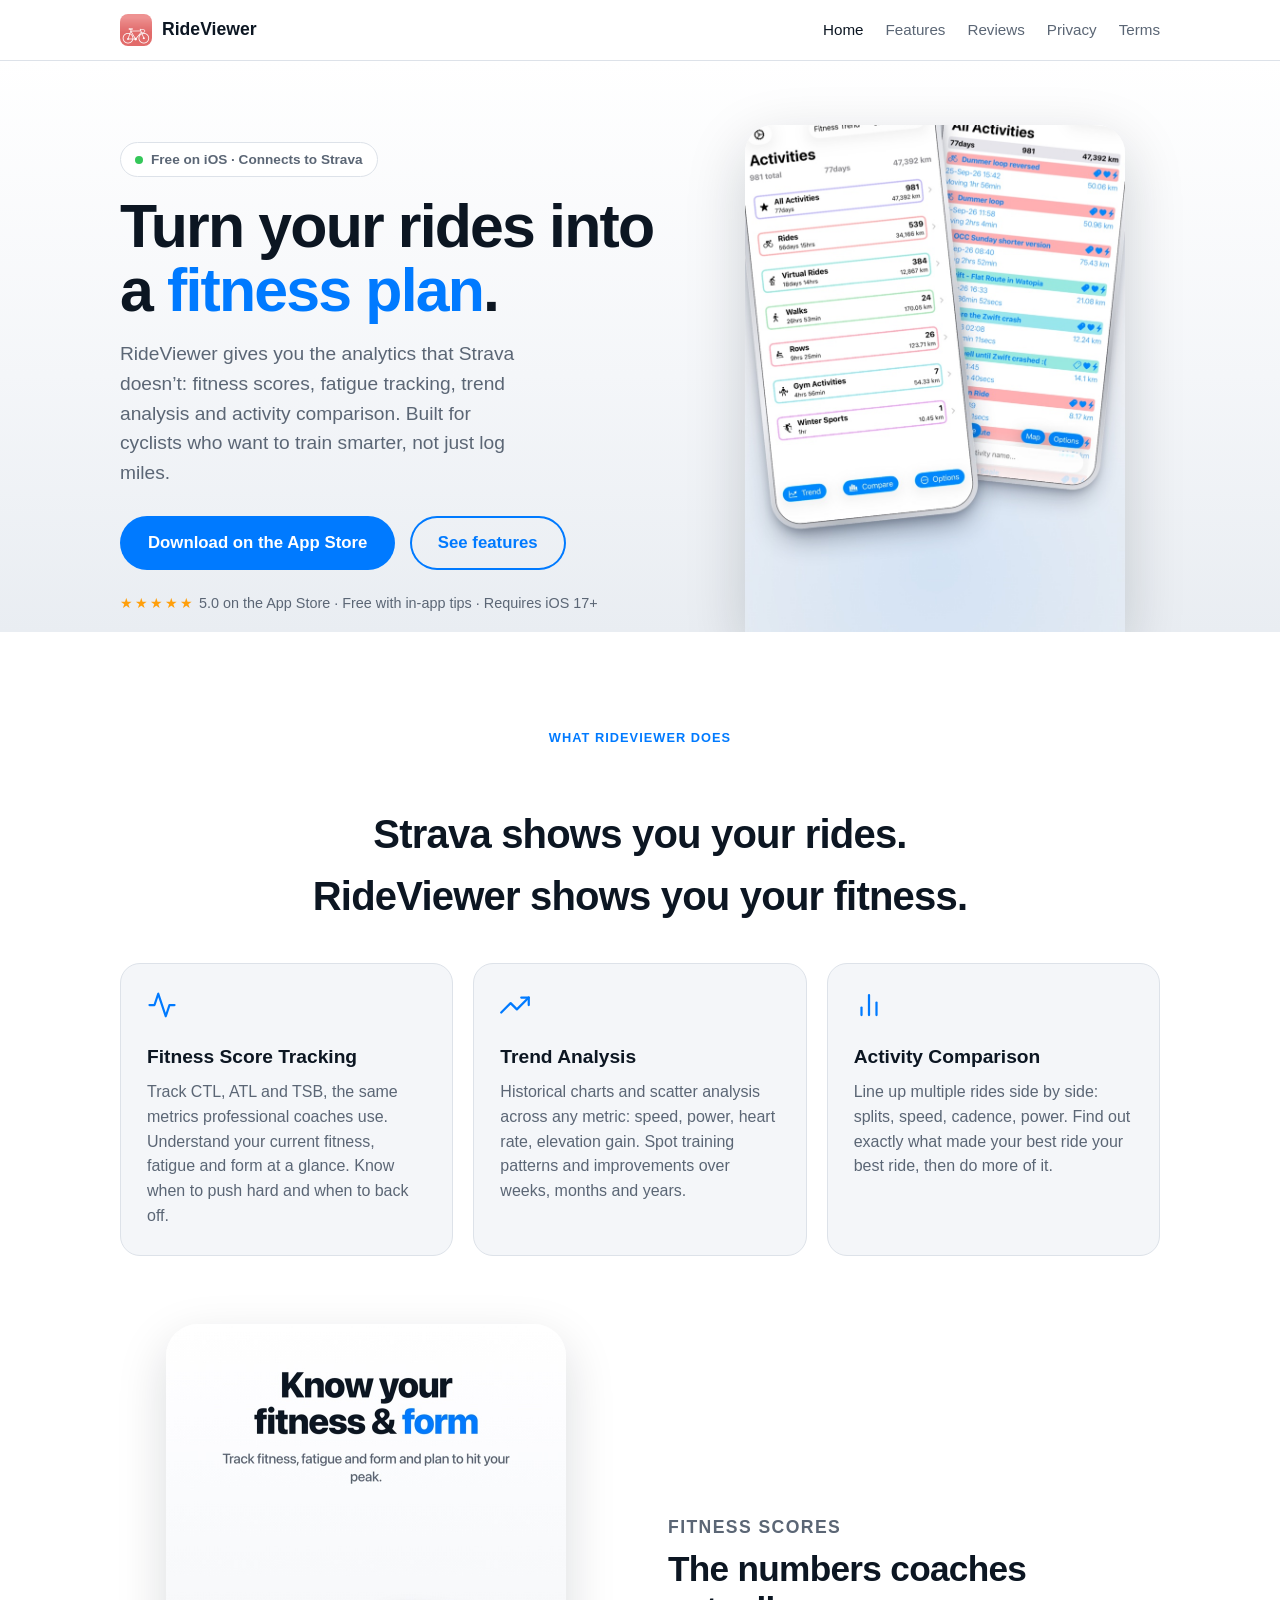
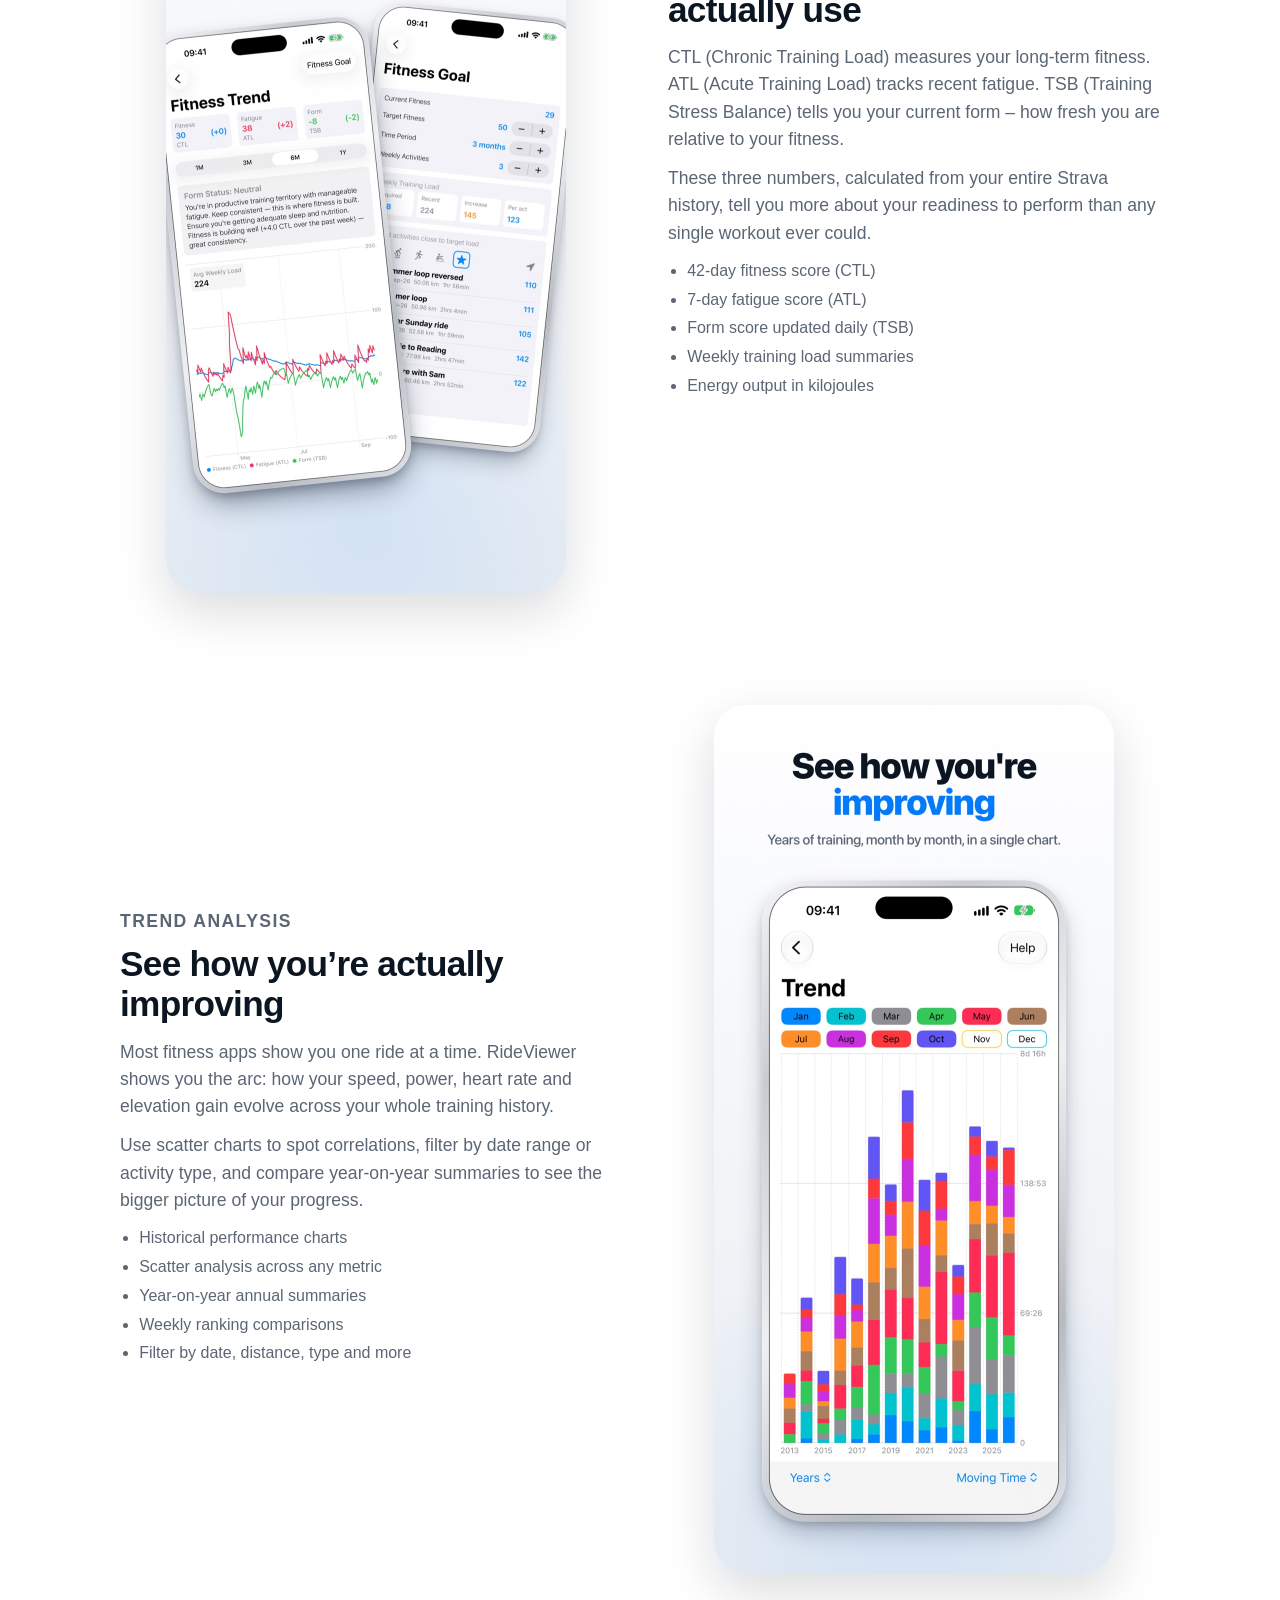
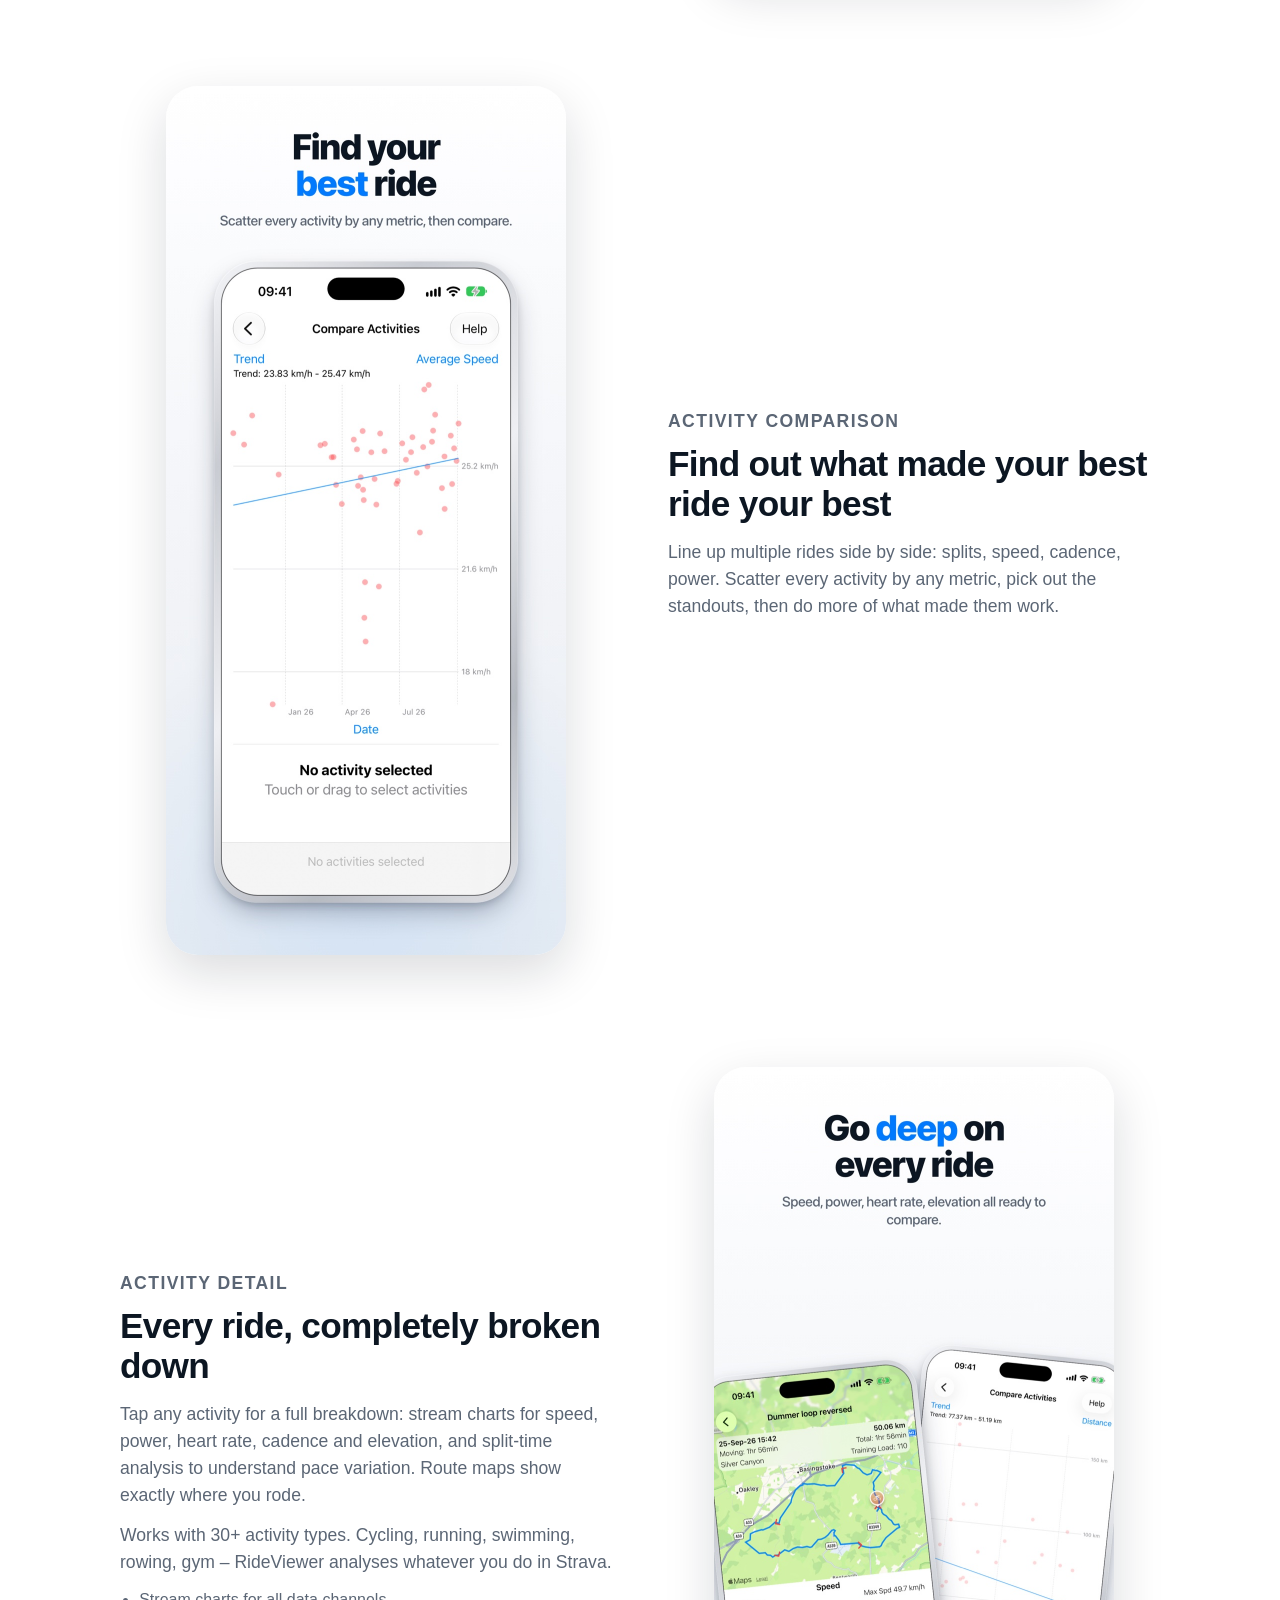
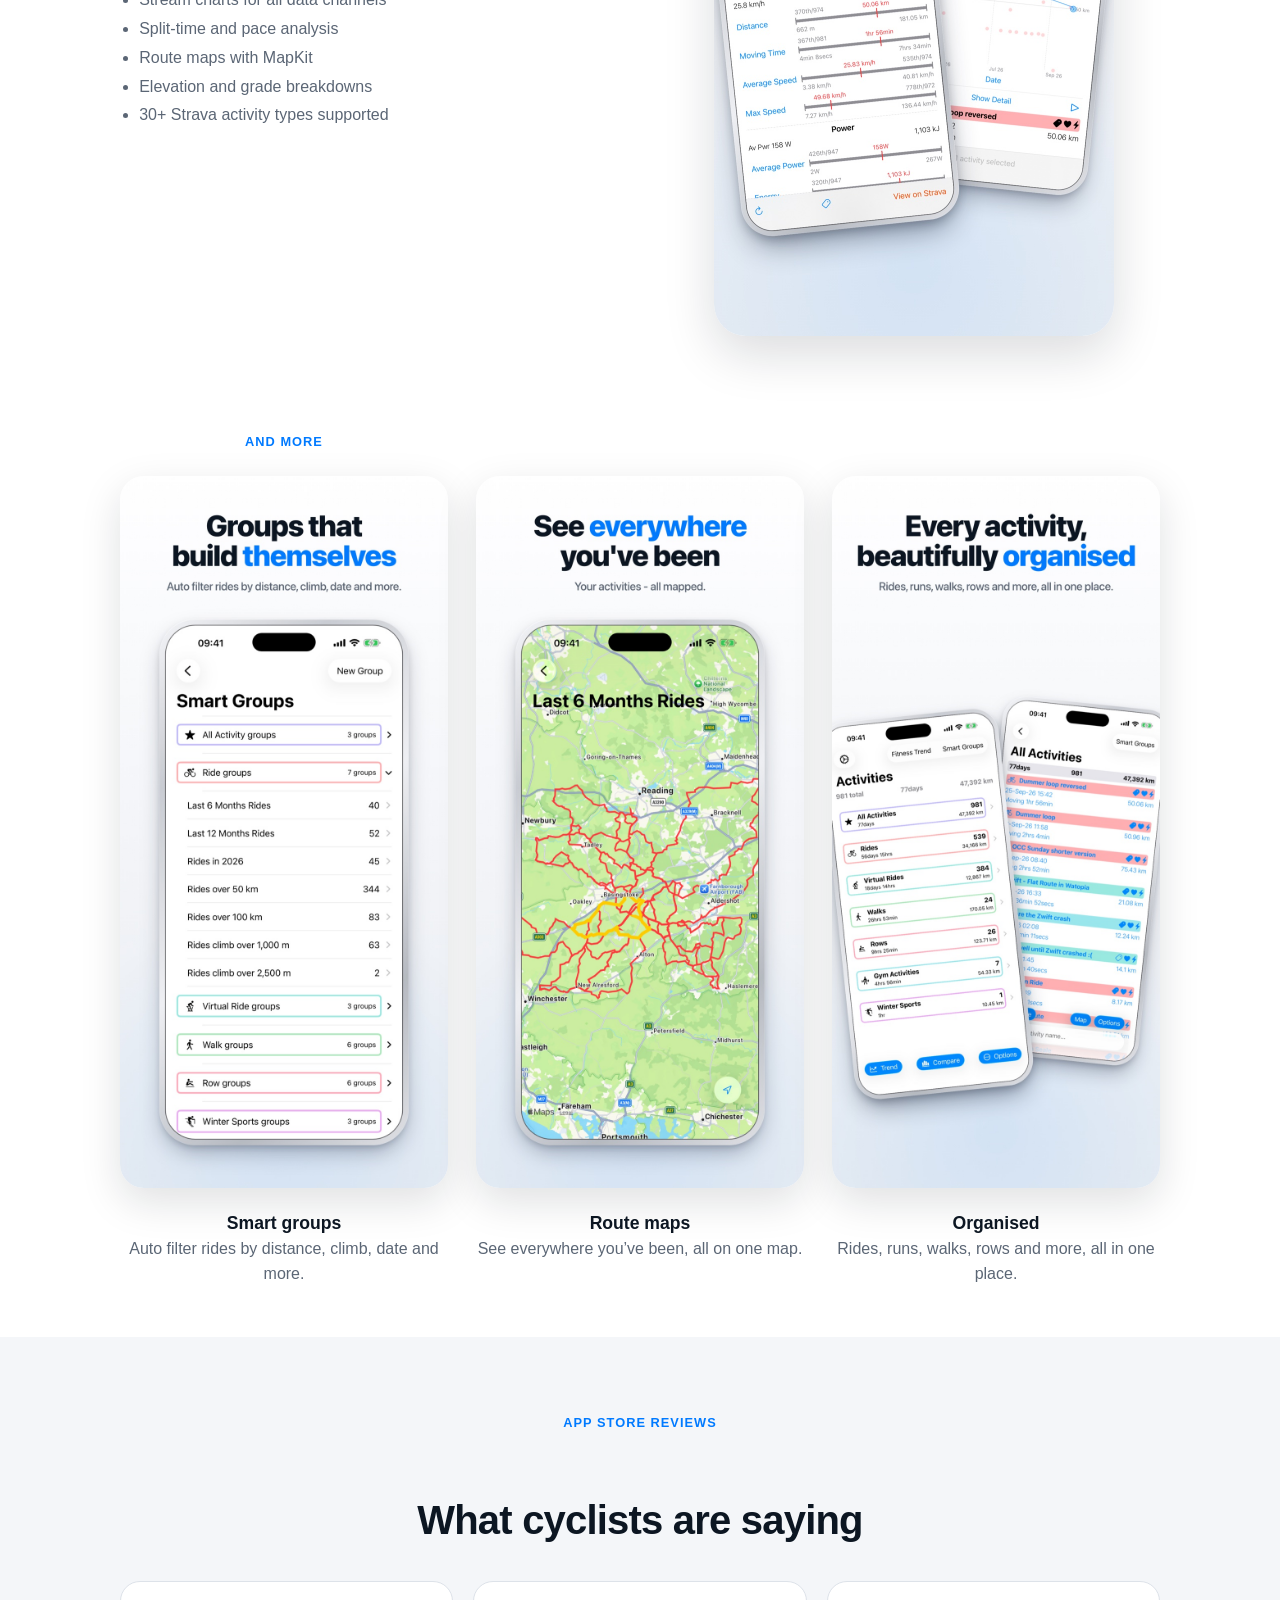
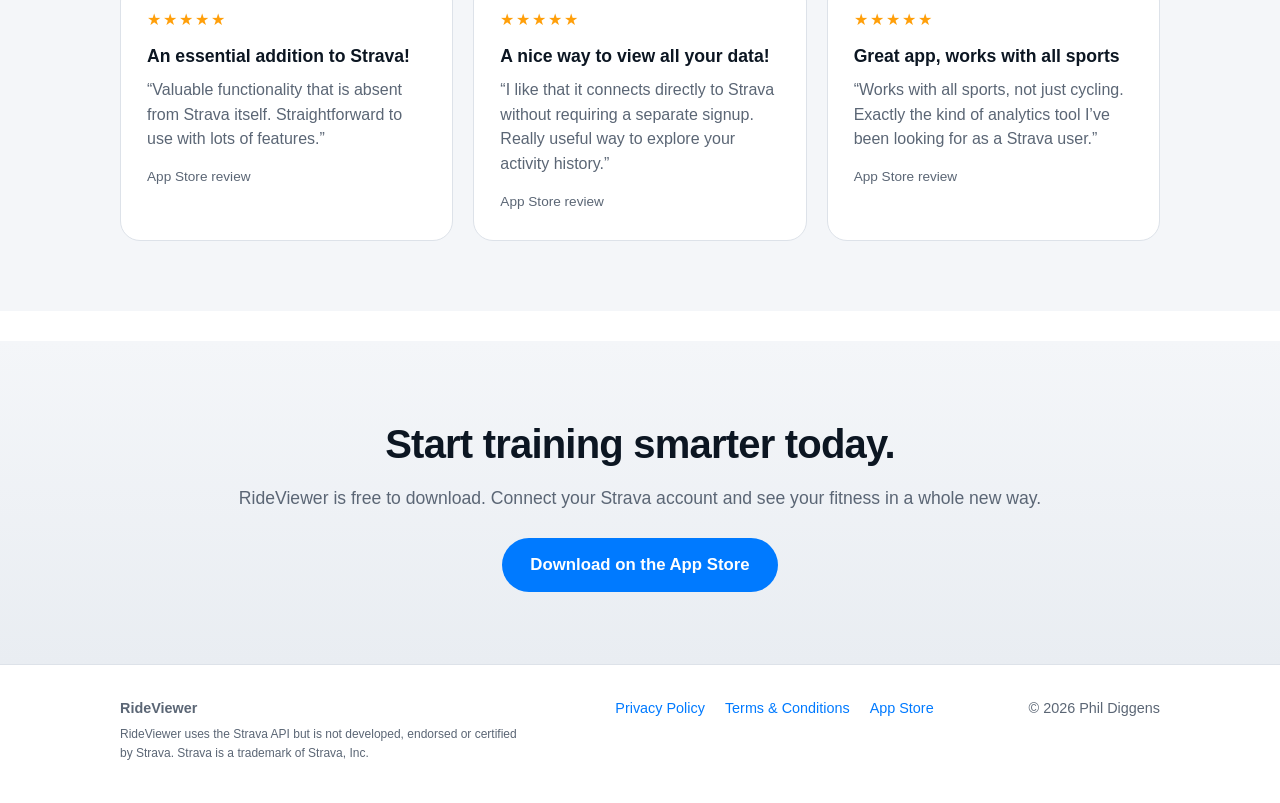
==== commit 39ac6e5b: "Add trend and compare screenshots" ====
--- a/index.html
+++ b/index.html
@@ -84,7 +84,13 @@
       <li>Weekly ranking comparisons</li>
       <li>Filter by date, distance, type and more</li>
     </ul>
-  </div><div class="placeholder" role="img" aria-label="Screenshot to come">Screenshot to come</div></div>
+  </div><img src="images/6-trend.jpg" alt="Yearly trend chart of moving time, split by month" loading="lazy" width="800" height="1738"></div>
+
+  <div class="feature"><div class="copy">
+    <p class="label">Activity Comparison</p>
+    <h3>Find out what made your best ride your best</h3>
+    <p>Line up multiple rides side by side: splits, speed, cadence, power. Scatter every activity by any metric, pick out the standouts, then do more of what made them work.</p>
+  </div><img src="images/7-compare.jpg" alt="Scatter chart of average speed over time with trend line" loading="lazy" width="800" height="1738"></div>
 
   <div class="feature"><div class="copy">
     <p class="label">Activity Detail</p>
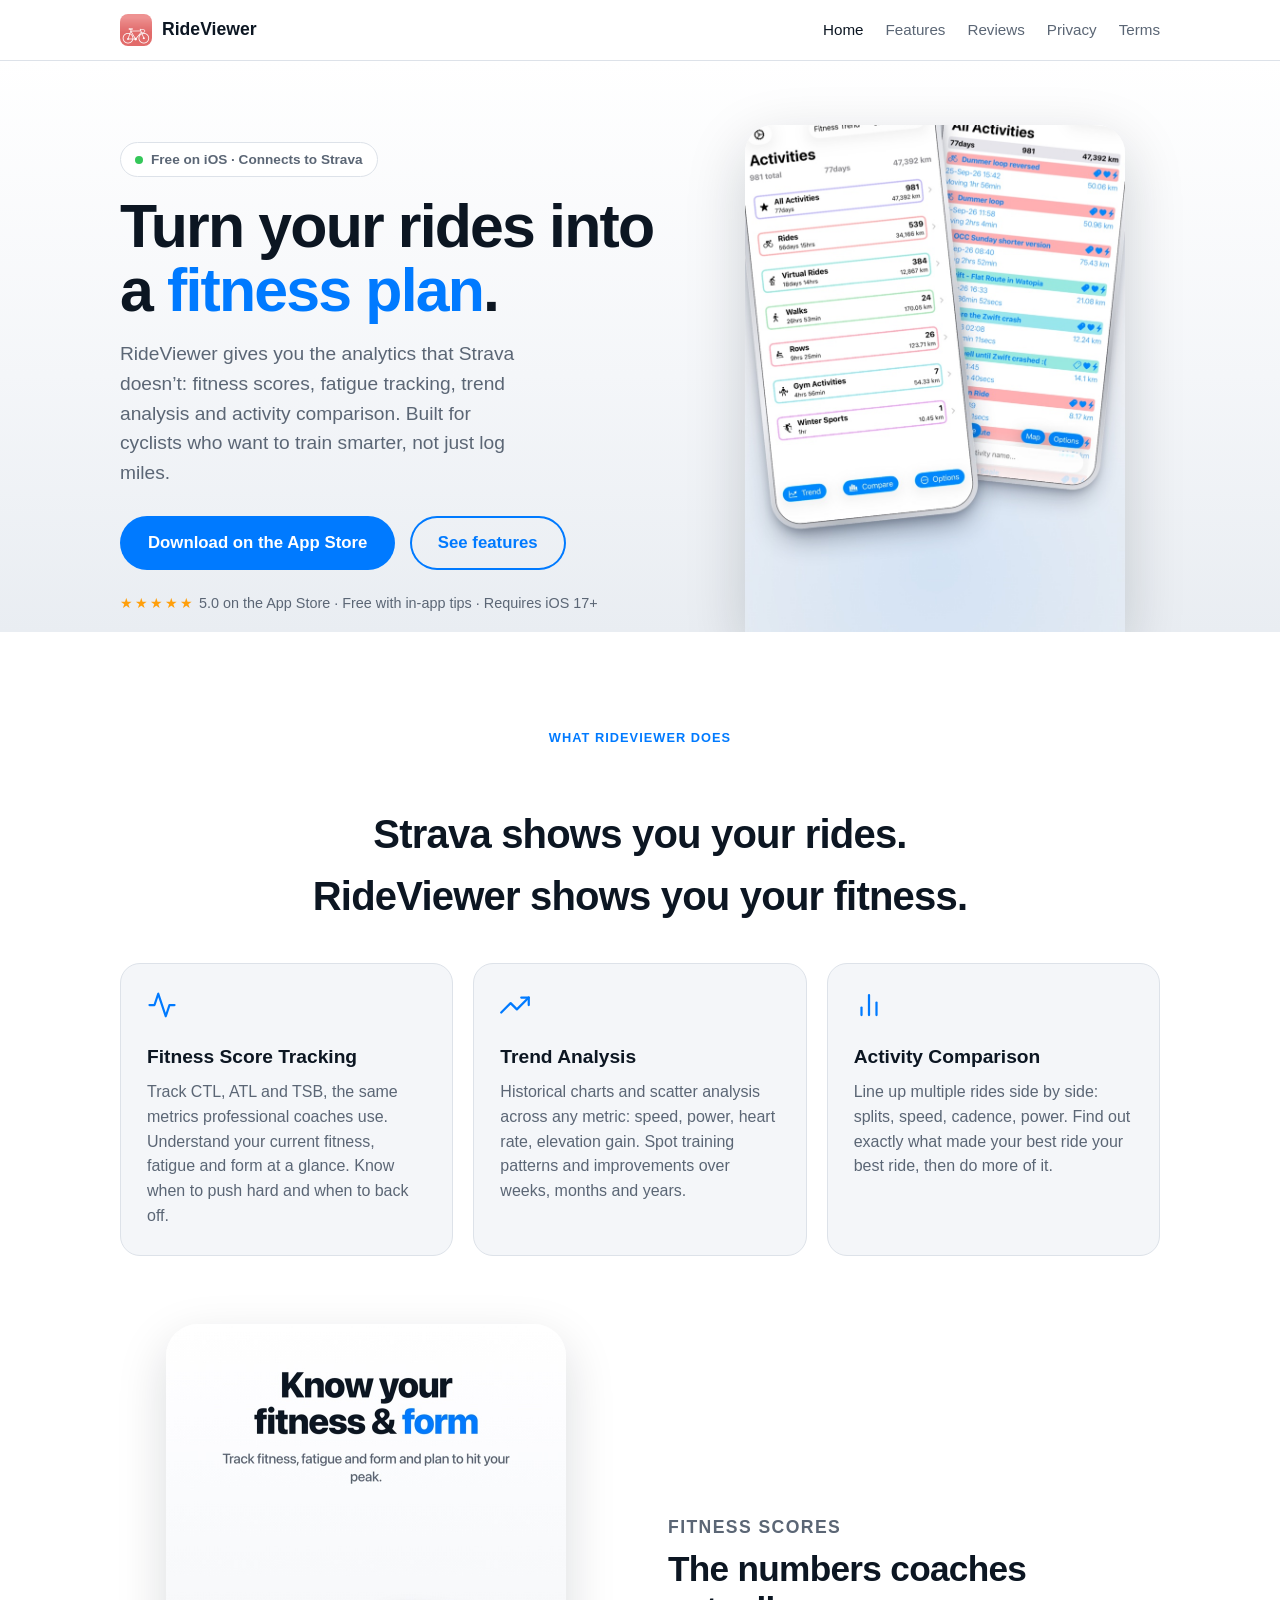
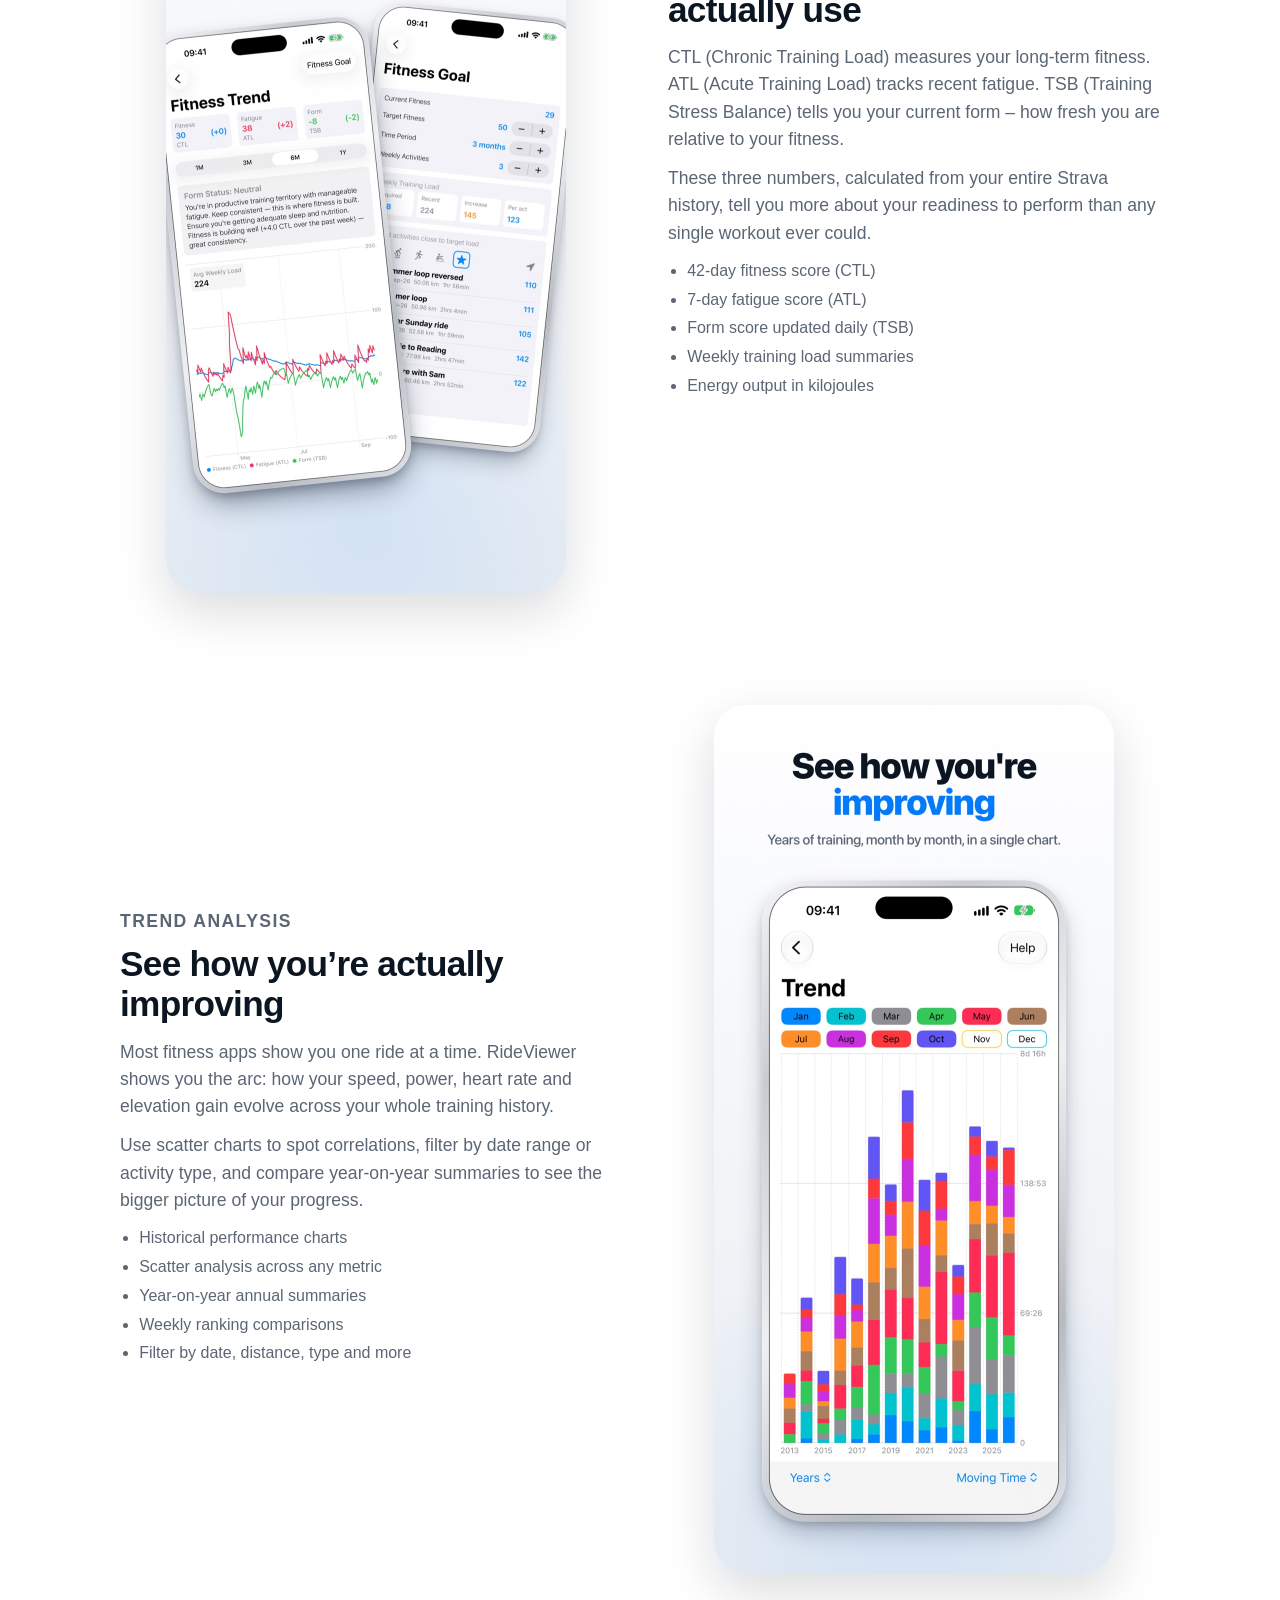
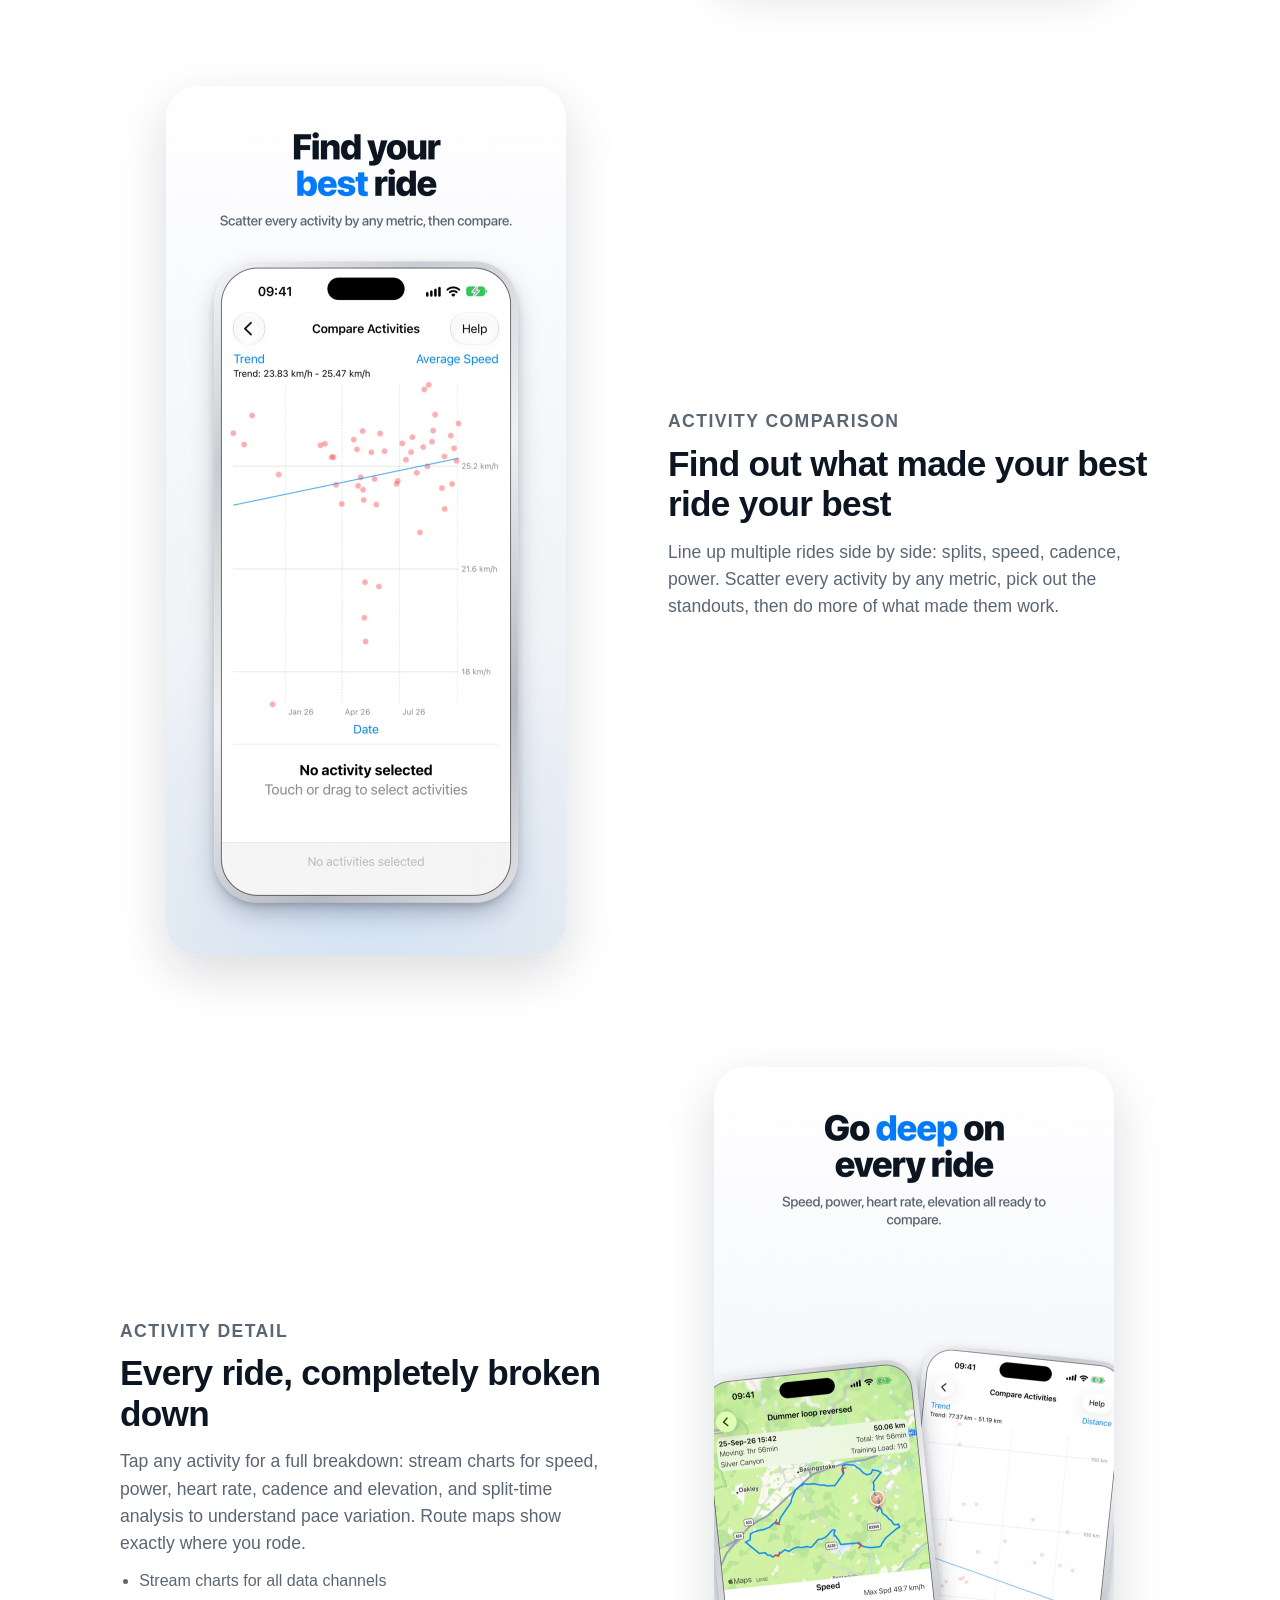
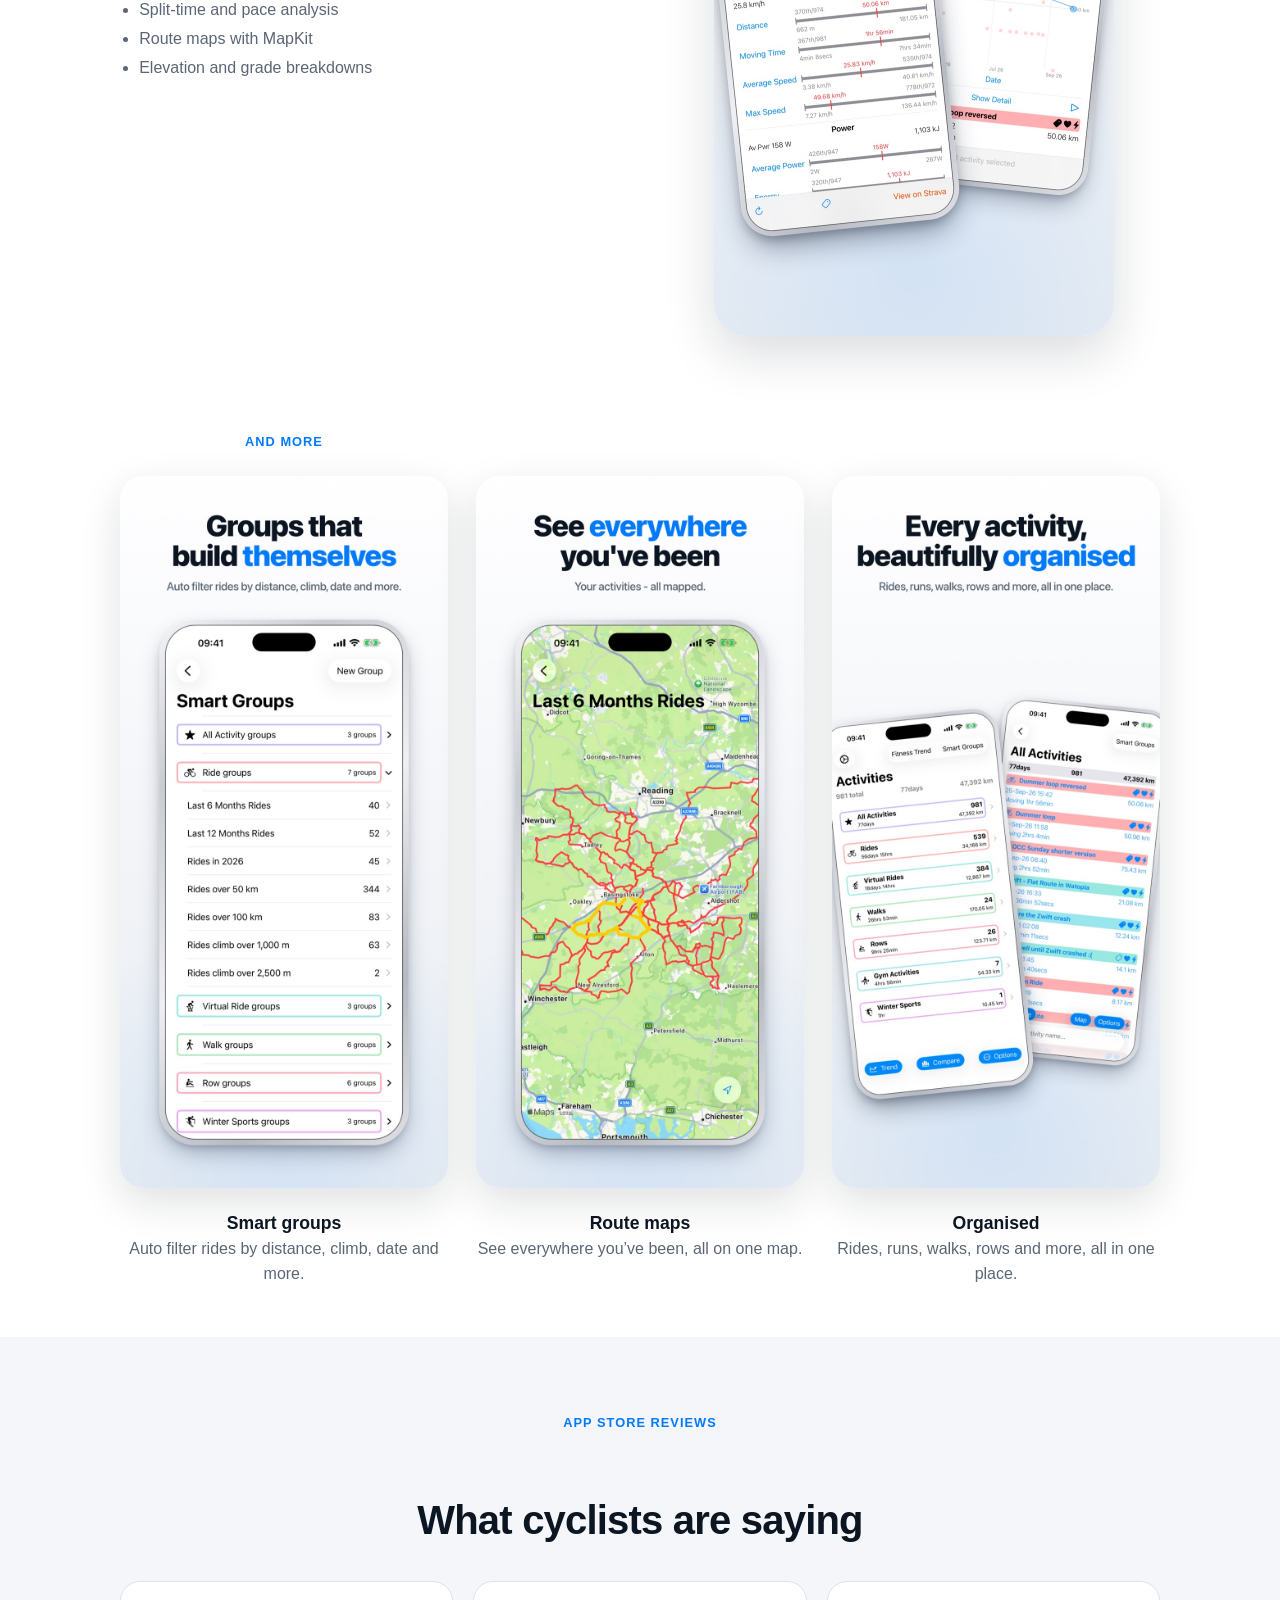
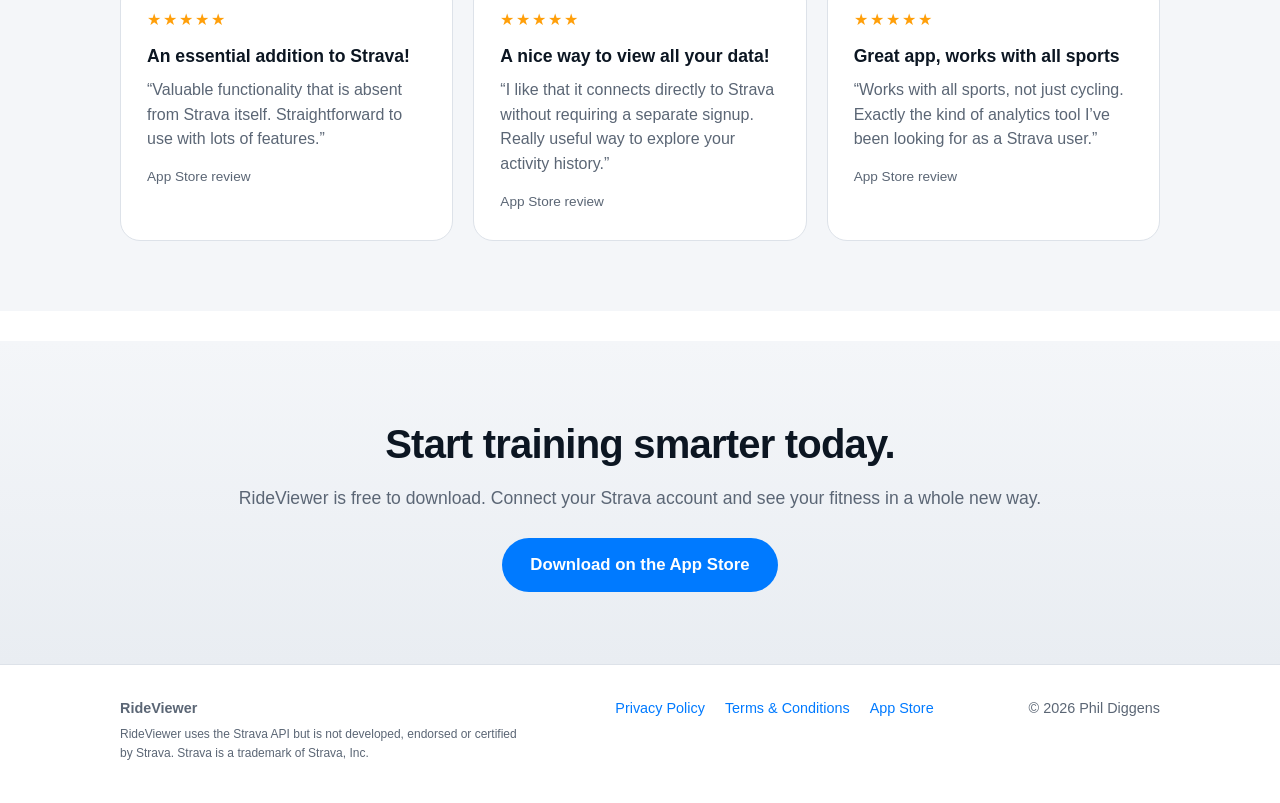
==== commit c93feda7: "Remove activity types claim" ====
--- a/index.html
+++ b/index.html
@@ -96,13 +96,11 @@
     <p class="label">Activity Detail</p>
     <h3>Every ride, completely broken down</h3>
     <p>Tap any activity for a full breakdown: stream charts for speed, power, heart rate, cadence and elevation, and split-time analysis to understand pace variation. Route maps show exactly where you rode.</p>
-    <p>Works with 30+ activity types. Cycling, running, swimming, rowing, gym &ndash; RideViewer analyses whatever you do in Strava.</p>
     <ul>
       <li>Stream charts for all data channels</li>
       <li>Split-time and pace analysis</li>
       <li>Route maps with MapKit</li>
       <li>Elevation and grade breakdowns</li>
-      <li>30+ Strava activity types supported</li>
     </ul>
   </div><img src="images/2-activity-detail.jpg" alt="Activity detail with splits and stream charts" loading="lazy" width="800" height="1738"></div>
 
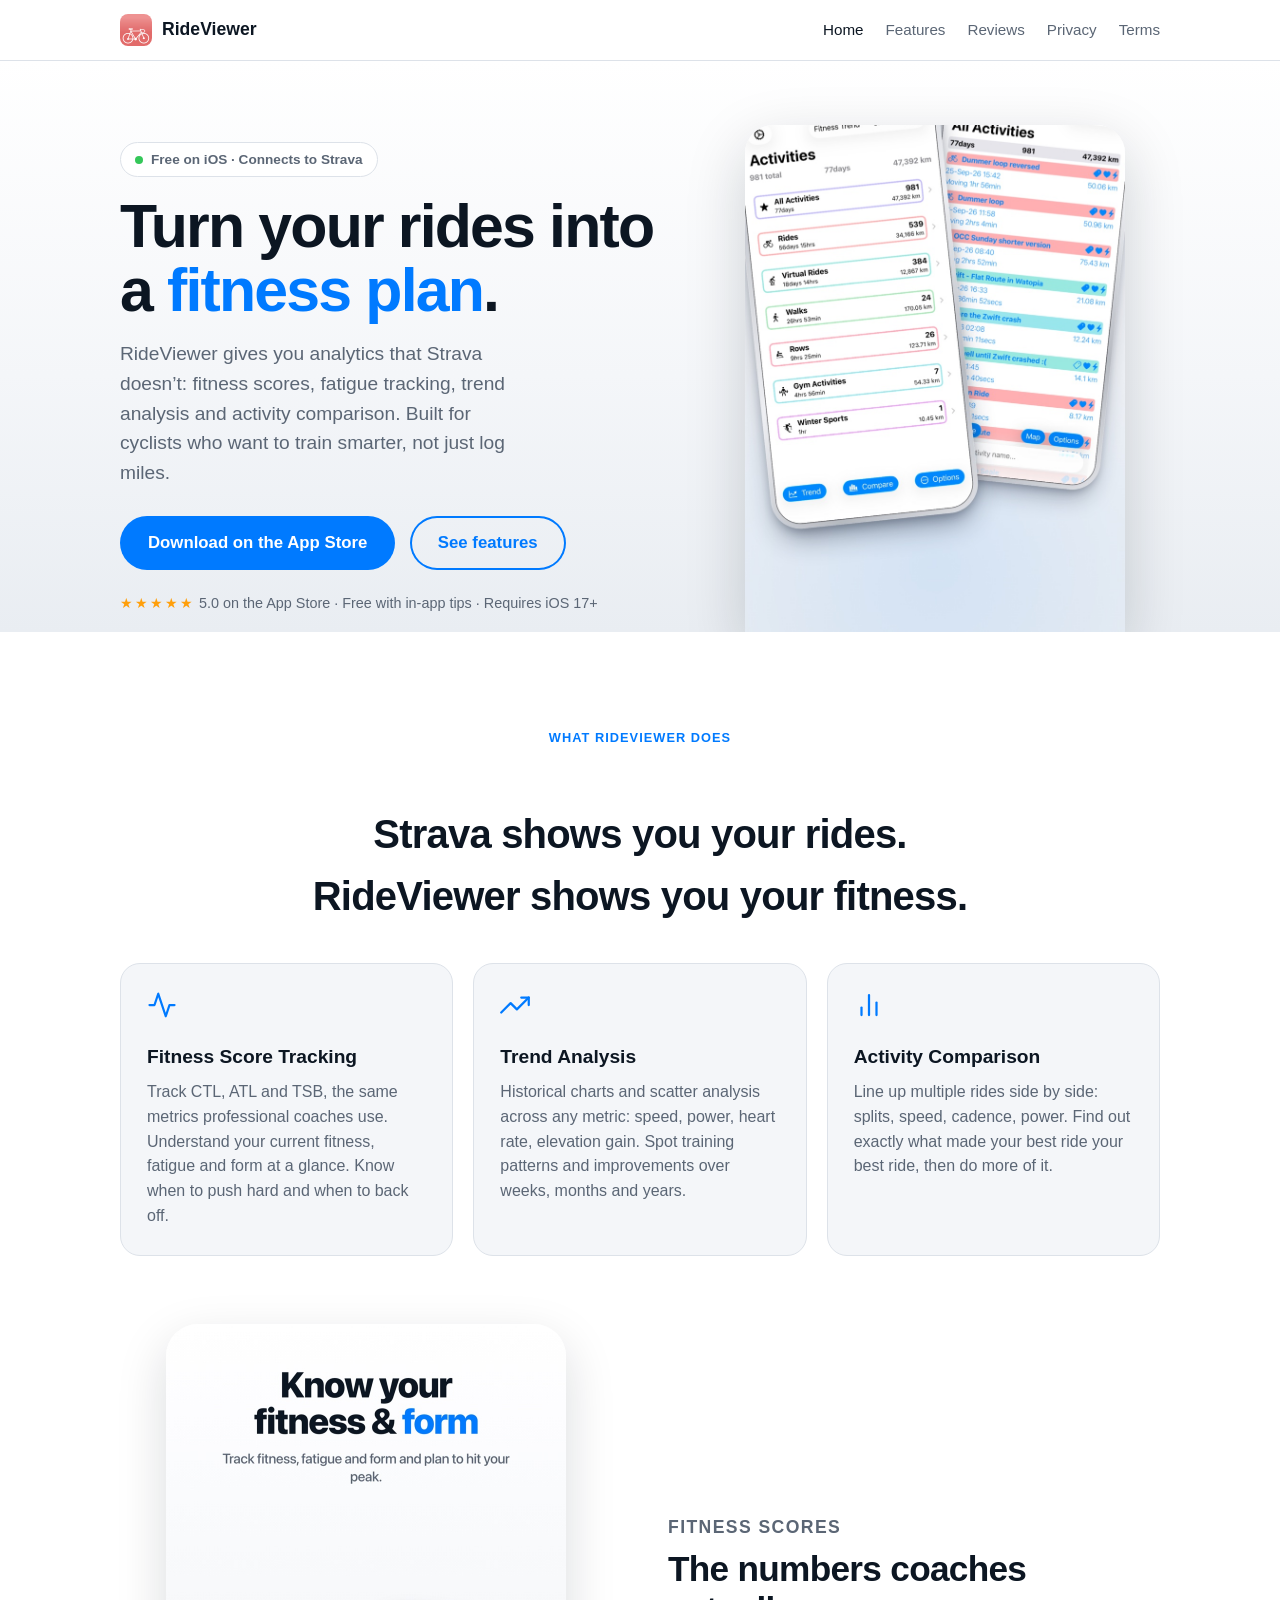
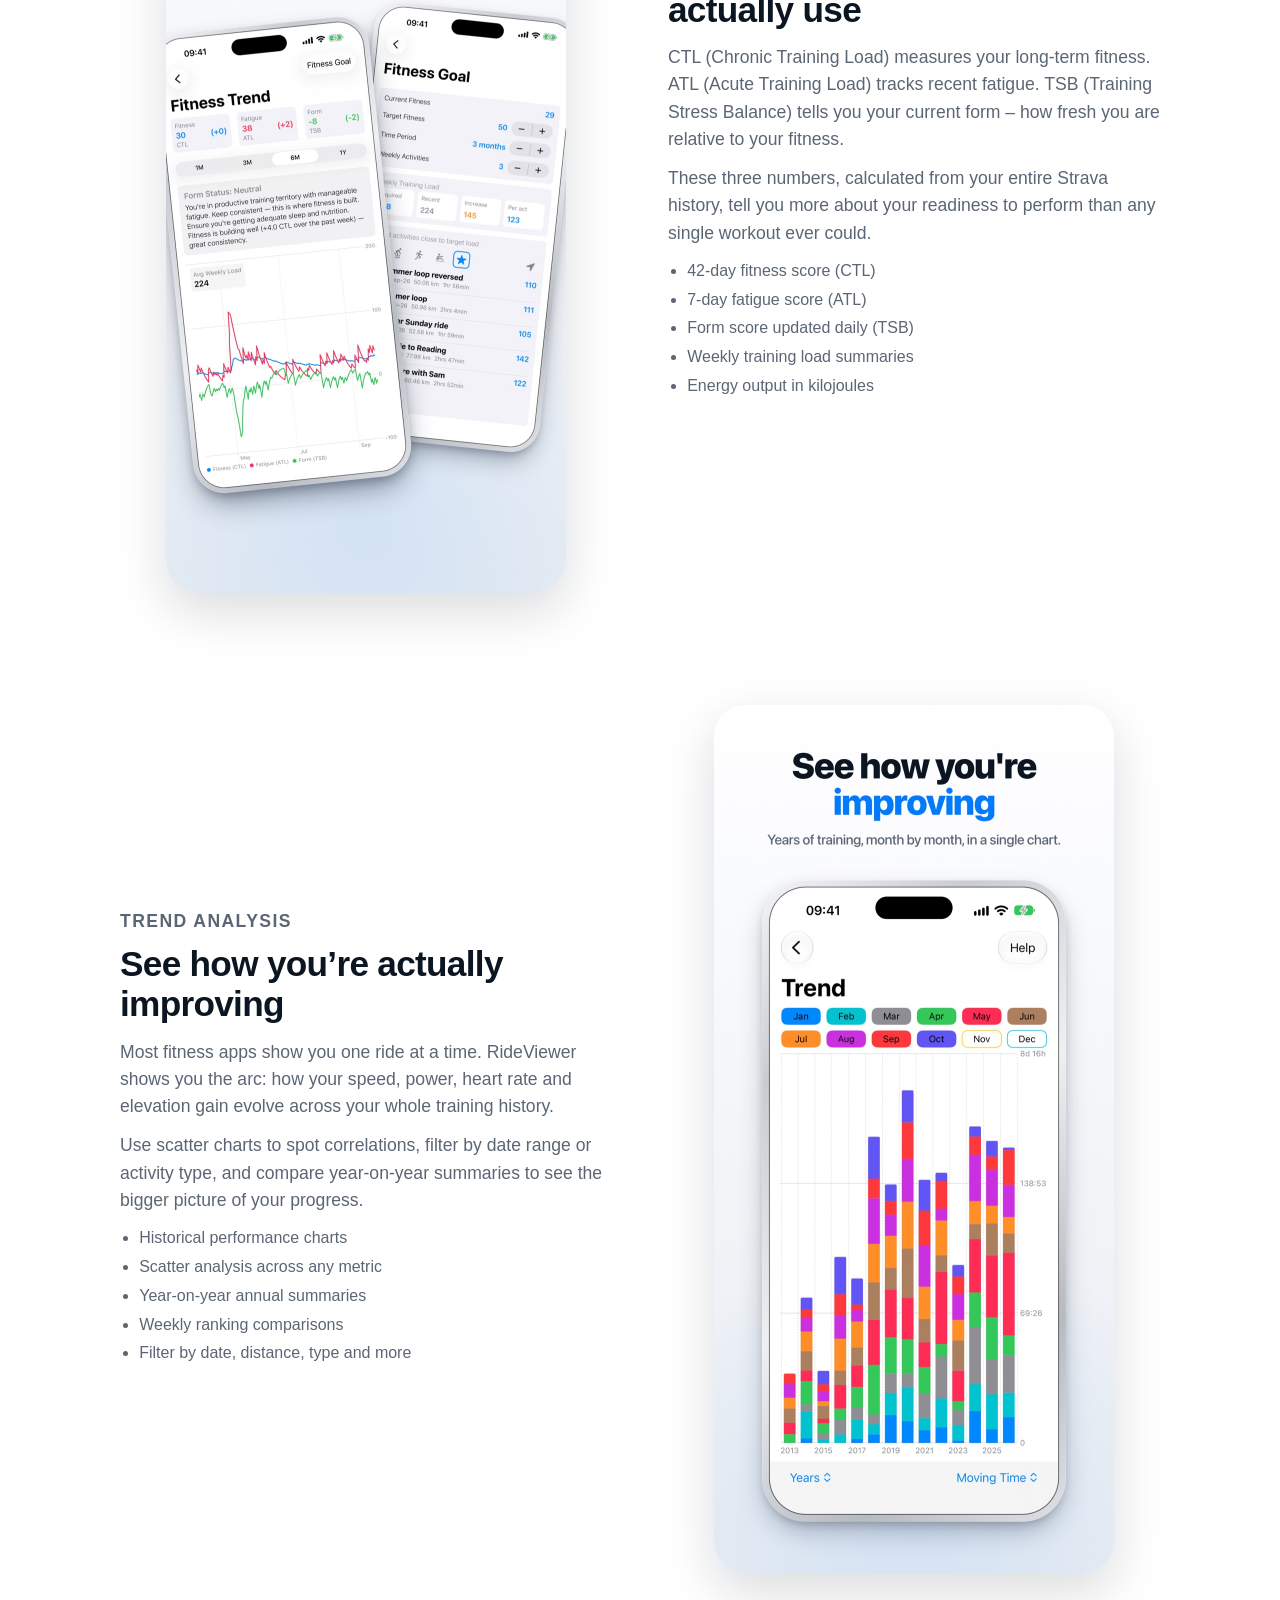
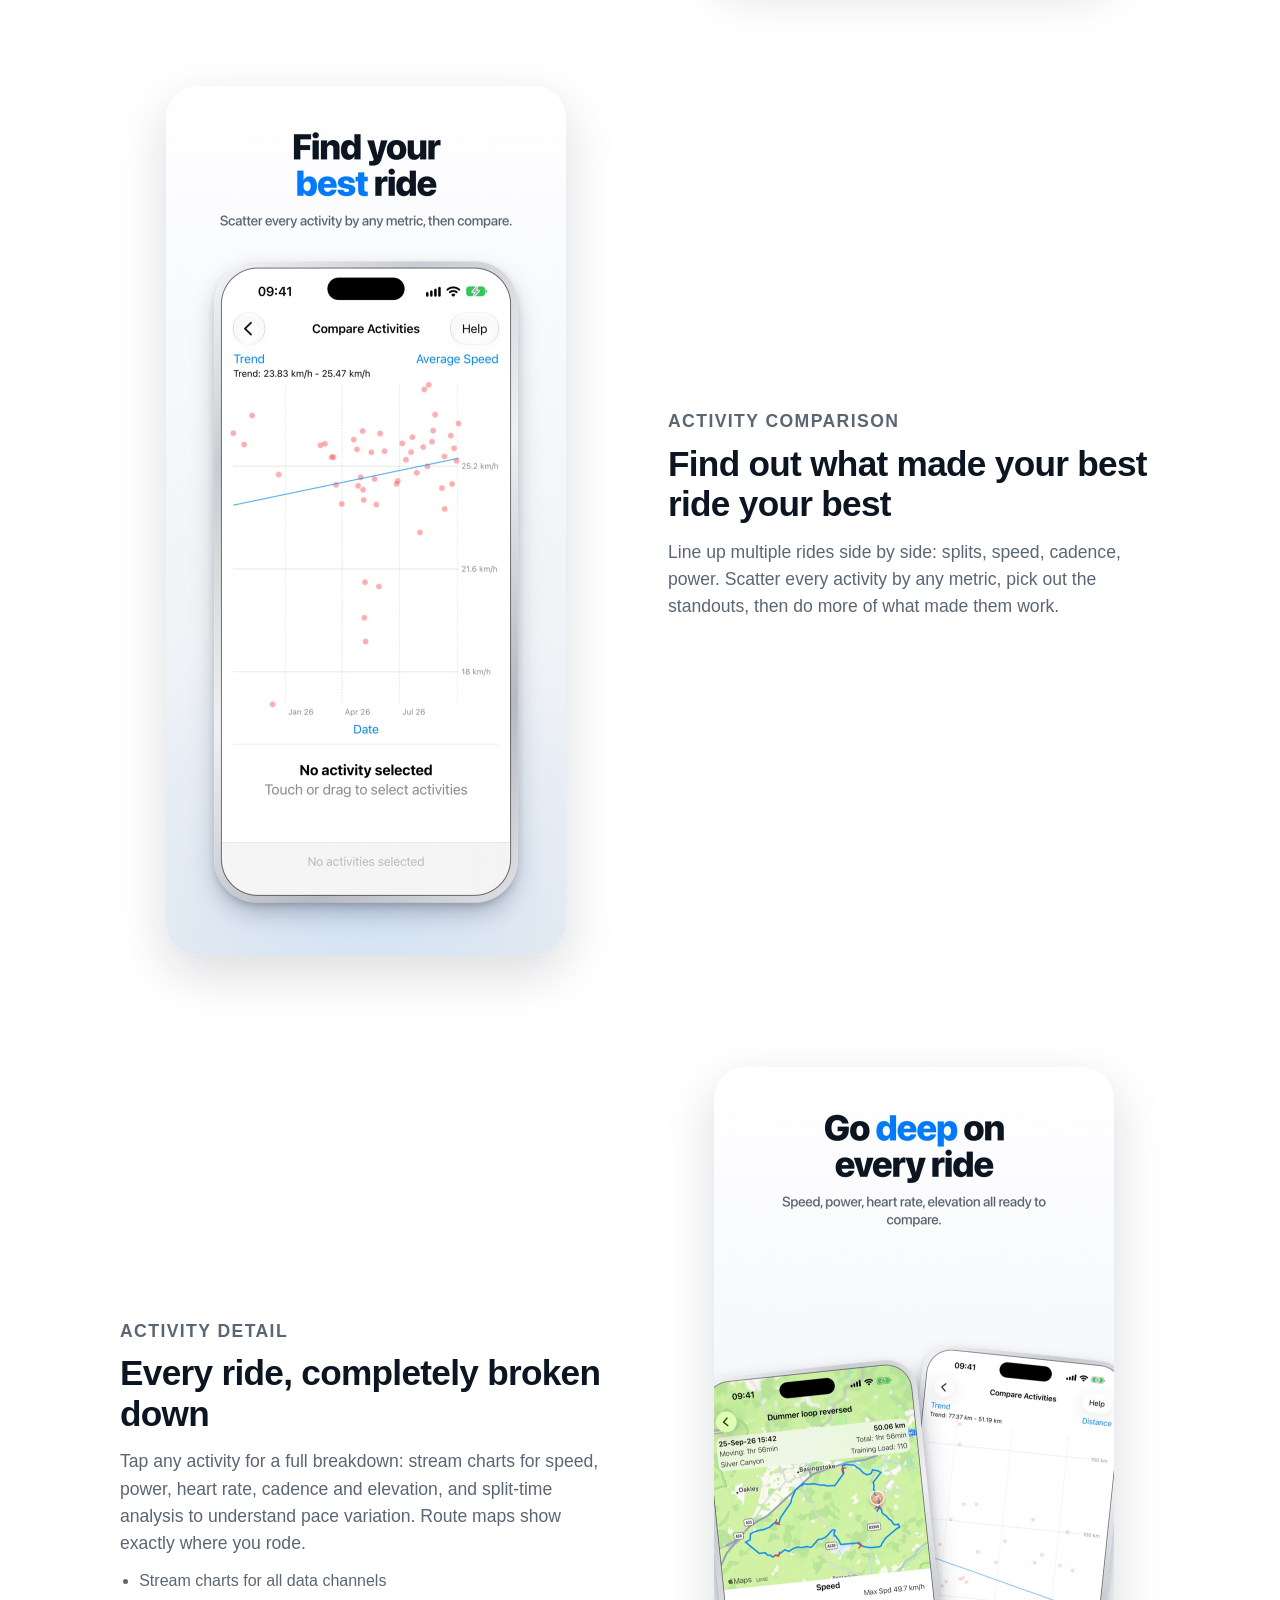
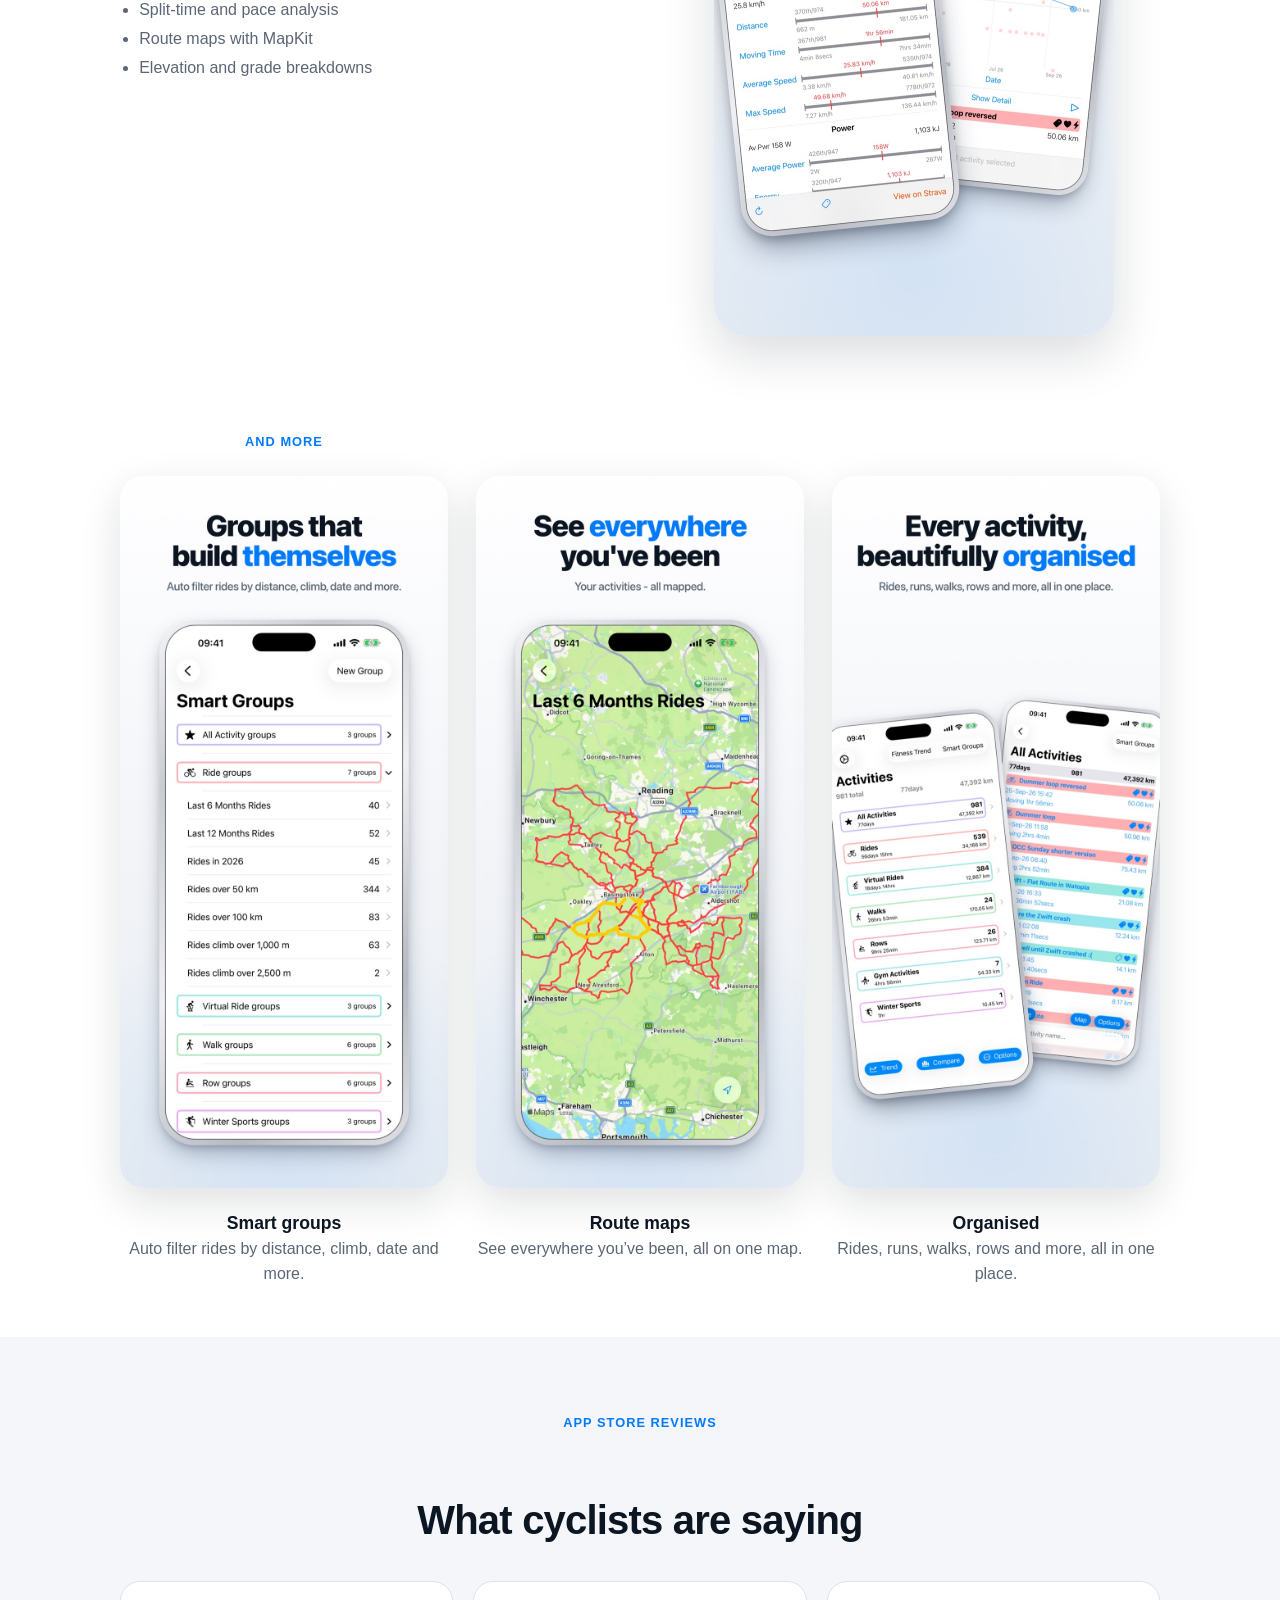
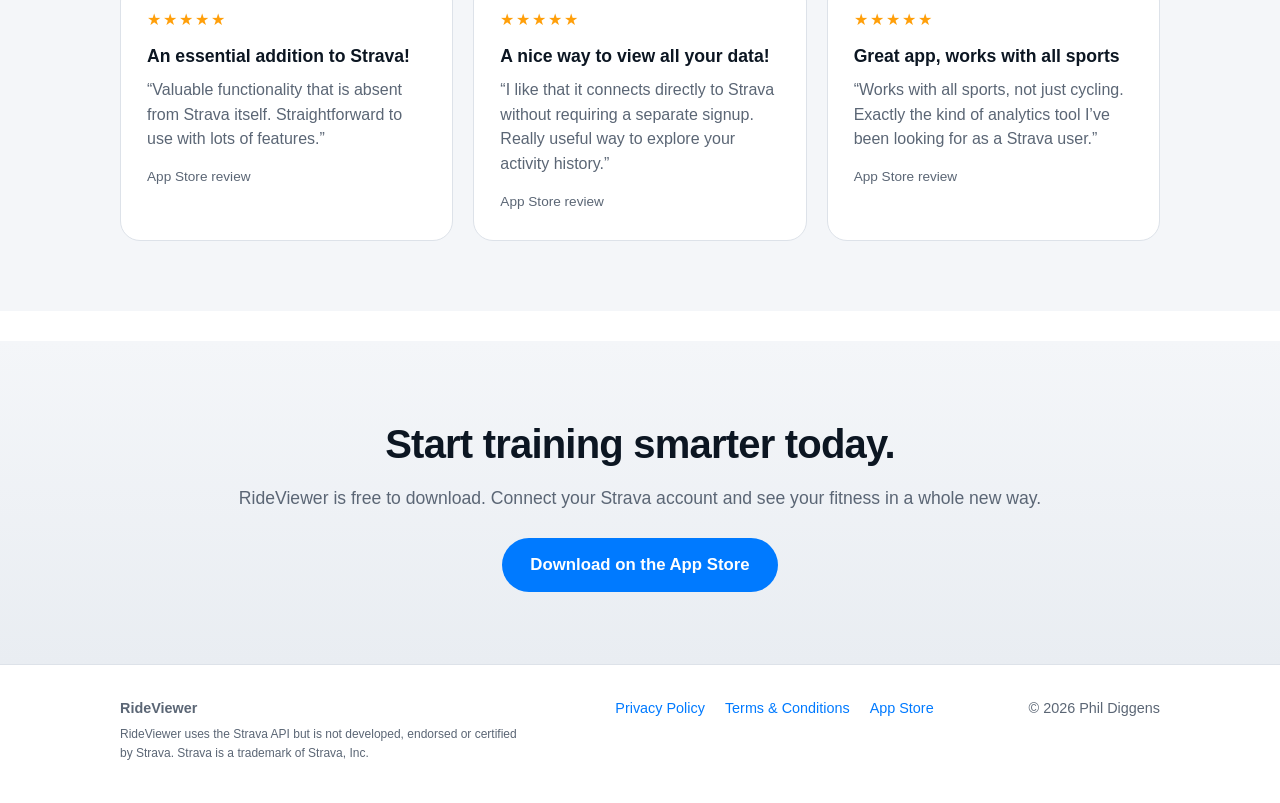
==== commit 1525ff31: "Reword hero intro" ====
--- a/index.html
+++ b/index.html
@@ -29,7 +29,7 @@
   <div>
     <p class="badge"><span class="dot"></span>Free on iOS &middot; Connects to Strava</p>
     <h1>Turn your rides into a <span>fitness plan</span>.</h1>
-    <p class="lead">RideViewer gives you the analytics that Strava doesn&rsquo;t: fitness scores, fatigue tracking, trend analysis and activity comparison. Built for cyclists who want to train smarter, not just log miles.</p>
+    <p class="lead">RideViewer gives you analytics that Strava doesn&rsquo;t: fitness scores, fatigue tracking, trend analysis and activity comparison. Built for cyclists who want to train smarter, not just log miles.</p>
     <a class="btn" href="https://apps.apple.com/gb/app/rideviewer/id1537417711">Download on the App Store</a>
     <a class="btn ghost" href="#features">See features</a>
     <p class="meta"><span class="stars" aria-hidden="true">&#9733;&#9733;&#9733;&#9733;&#9733;</span> 5.0 on the App Store &middot; Free with in-app tips &middot; Requires iOS 17+</p>
